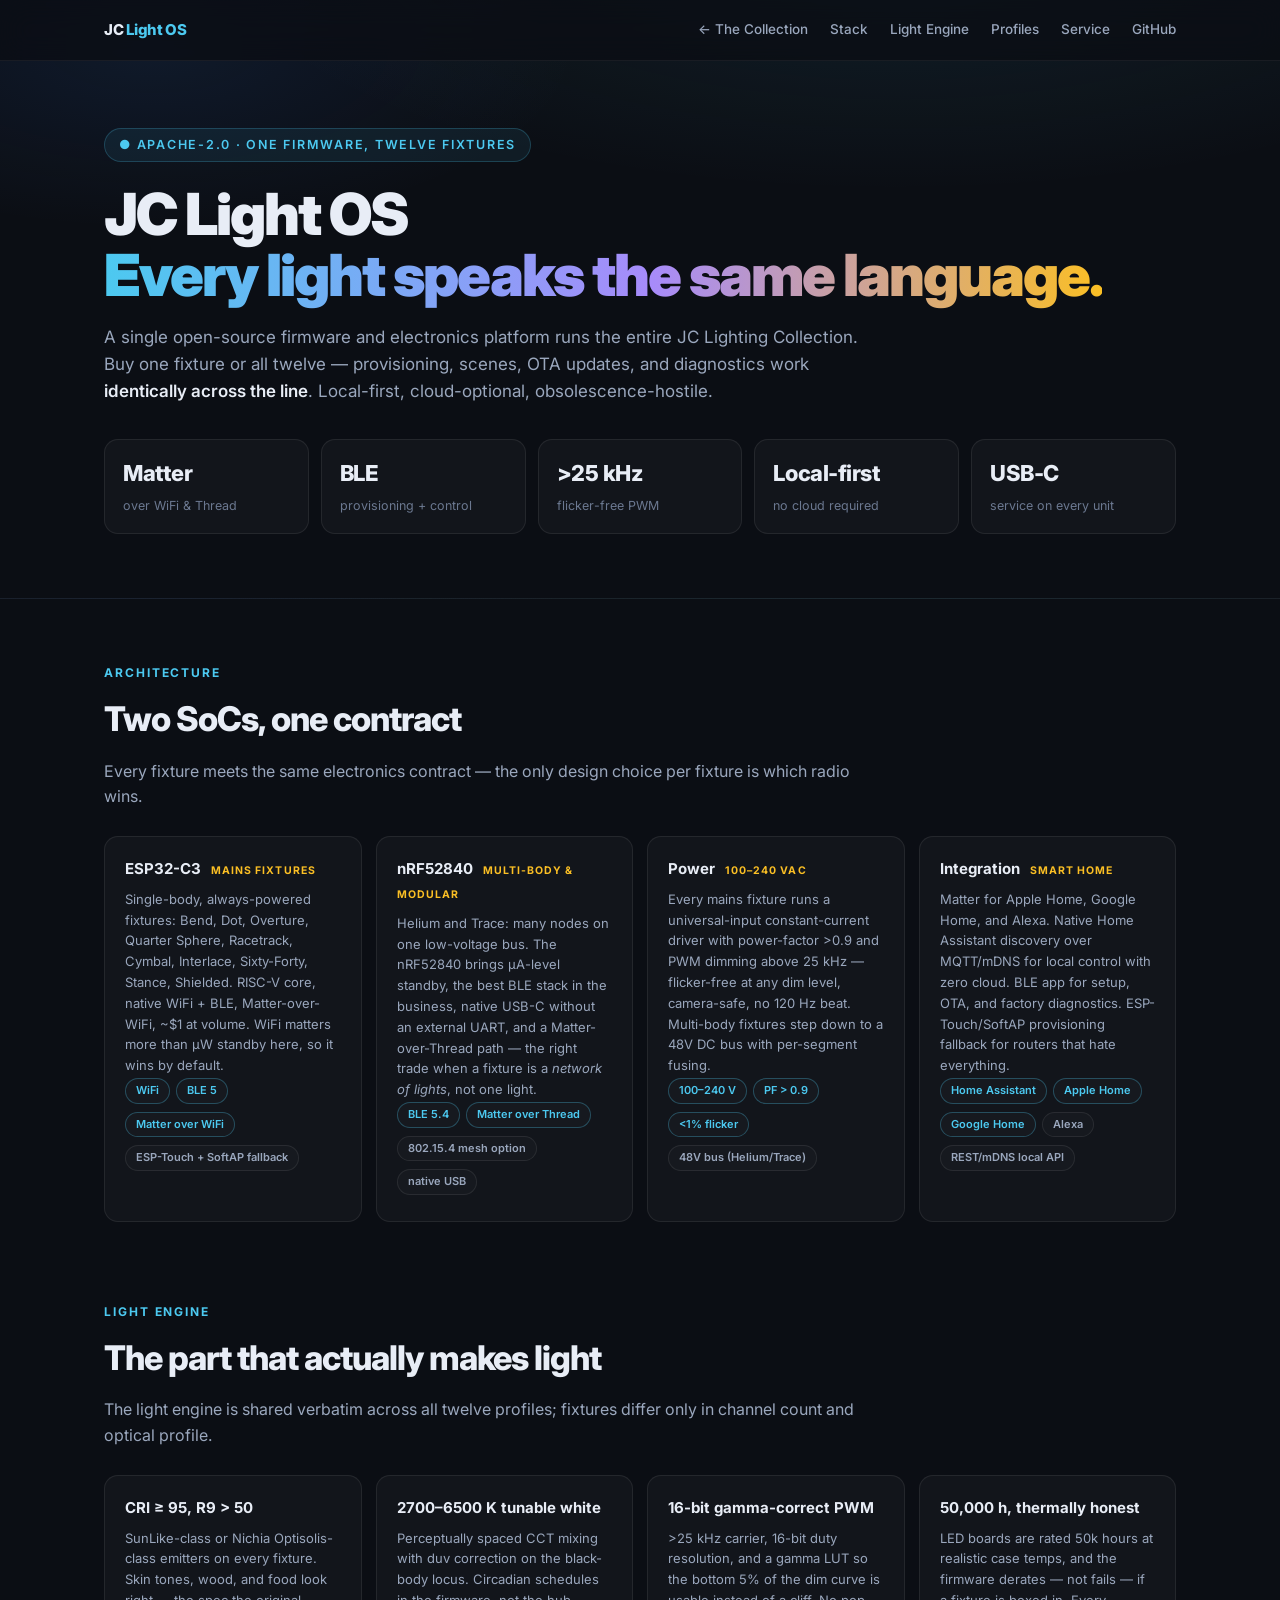
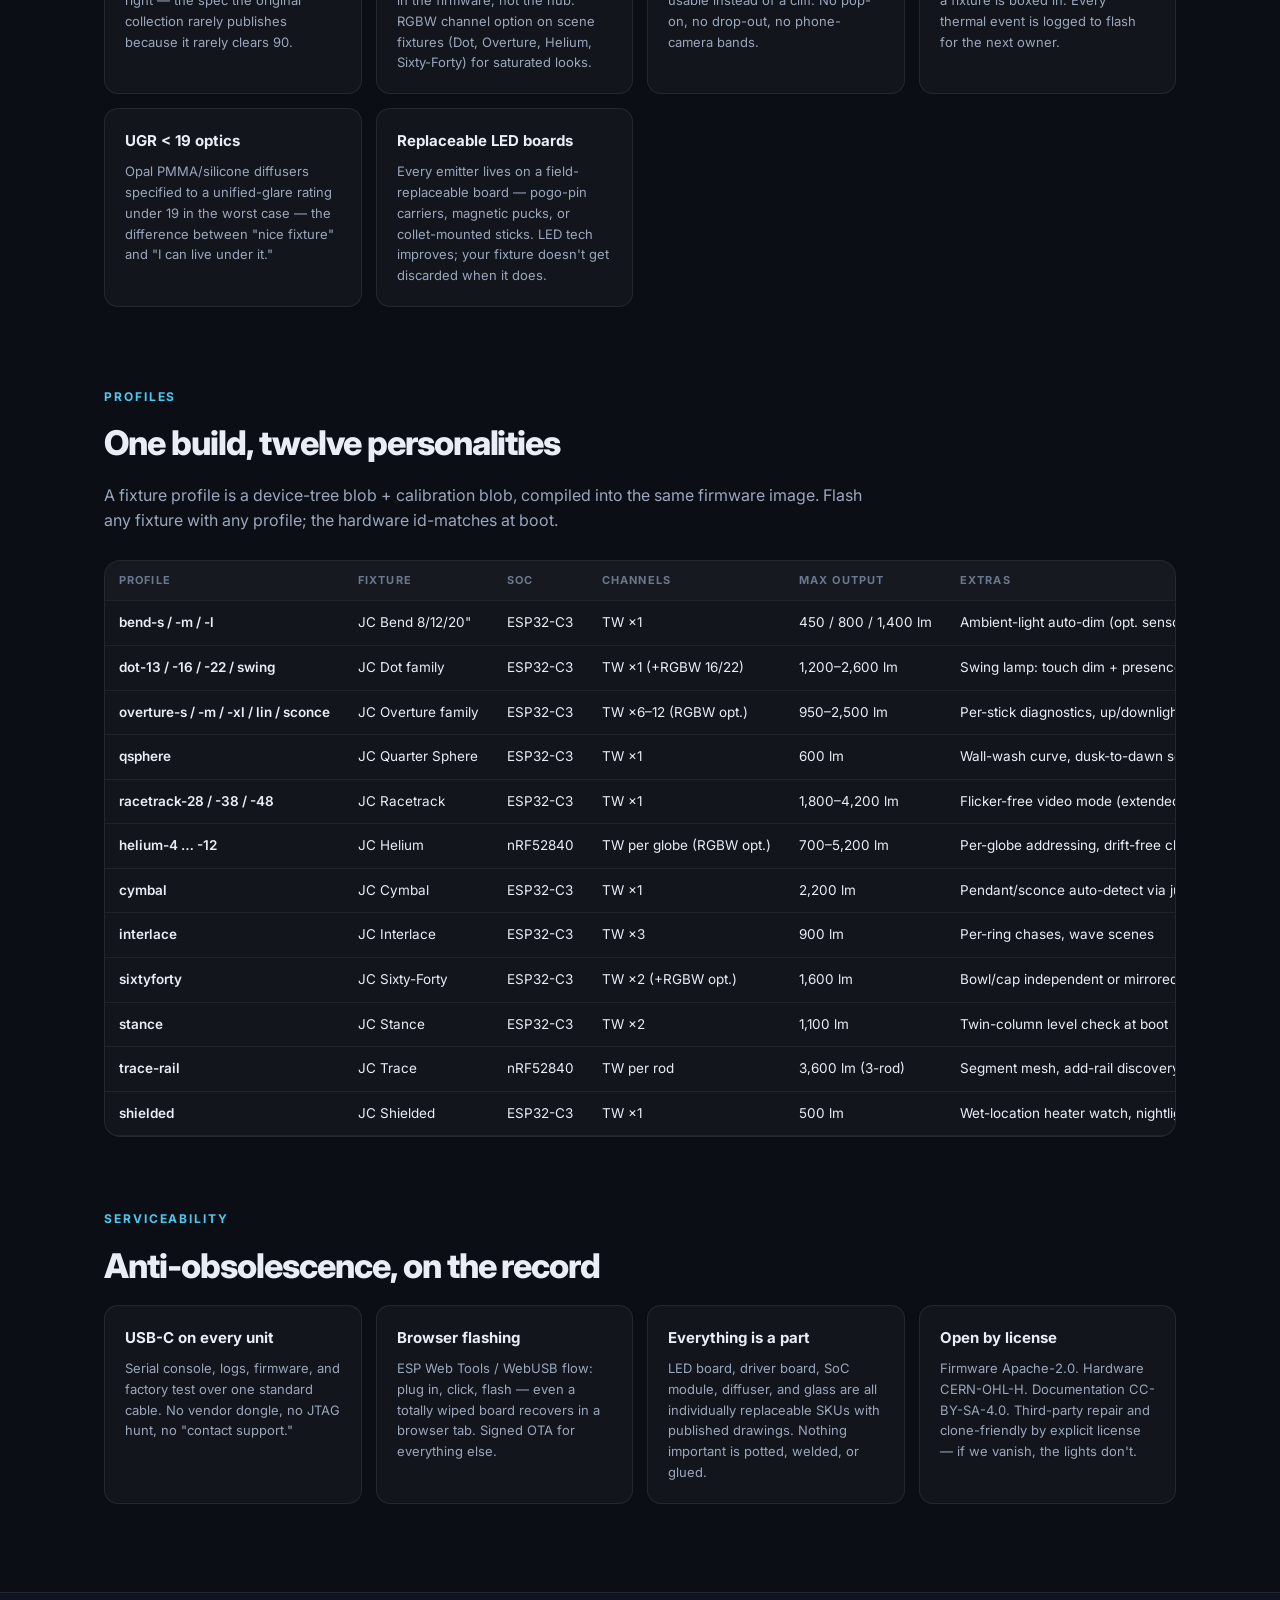
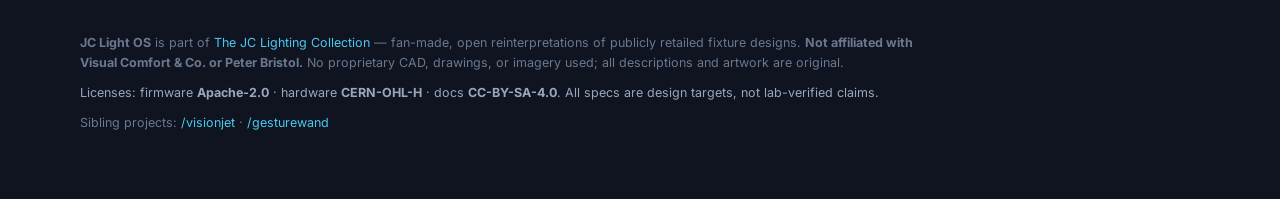
==== lightos.html @ 900f6a64 "The JC Lighting Collection — open reinterpretations of Peter Bristol's Visual Comfort lineup 12 coll" ====
<!DOCTYPE html>
<html lang="en">
<head>
<meta charset="UTF-8">
<meta name="viewport" content="width=device-width, initial-scale=1.0">
<title>JC Light OS — one firmware for the whole JC Lighting Collection</title>
<meta name="description" content="JC Light OS: the unified open-source lighting platform behind the JC Lighting Collection. Matter, BLE, WiFi, flicker-free dimming, tunable white + RGBW, replaceable LED boards, anti-obsolescence by design.">
<link rel="icon" href="data:image/svg+xml,%3Csvg xmlns='http://www.w3.org/2000/svg' viewBox='0 0 100 100'%3E%3Ctext y='.9em' font-size='90'%3E%F0%9F%92%A1%3C/text%3E%3C/svg%3E">
<link rel="preconnect" href="https://fonts.googleapis.com">
<link rel="preconnect" href="https://fonts.gstatic.com" crossorigin>
<link href="https://fonts.googleapis.com/css2?family=Inter:wght@400;500;600;700;800;900&display=swap" rel="stylesheet">
<link rel="stylesheet" href="styles.css">
</head>
<body>

<nav>
  <div class="nav-inner">
    <div class="nav-brand">JC <span>Light OS</span></div>
    <div class="nav-links">
      <a href="index.html">← The Collection</a>
      <a href="#stack">Stack</a>
      <a href="#engine">Light Engine</a>
      <a href="#profiles">Profiles</a>
      <a href="#service">Service</a>
      <a href="https://github.com/jerbotclaw-max/jc-lighting">GitHub</a>
    </div>
  </div>
</nav>

<header>
  <div class="hero-inner">
    <div class="hero-kicker">● Apache-2.0 · one firmware, twelve fixtures</div>
    <h1>JC Light OS<br><span class="grad">Every light speaks the same language.</span></h1>
    <p class="hero-sub">A single open-source firmware and electronics platform runs the entire JC Lighting Collection. Buy one fixture or all twelve — provisioning, scenes, OTA updates, and diagnostics work <strong>identically across the line</strong>. Local-first, cloud-optional, obsolescence-hostile.</p>
    <div class="stat-grid">
      <div class="stat"><b>Matter</b><span>over WiFi &amp; Thread</span></div>
      <div class="stat"><b>BLE</b><span>provisioning + control</span></div>
      <div class="stat"><b>&gt;25 kHz</b><span>flicker-free PWM</span></div>
      <div class="stat"><b>Local-first</b><span>no cloud required</span></div>
      <div class="stat"><b>USB-C</b><span>service on every unit</span></div>
    </div>
  </div>
</header>

<section id="stack">
  <div class="kicker">Architecture</div>
  <h2>Two SoCs, one contract</h2>
  <p class="section-sub">Every fixture meets the same electronics contract — the only design choice per fixture is which radio wins.</p>
  <div class="os-grid">
    <div class="os-card">
      <h3>ESP32-C3 <span class="tag">mains fixtures</span></h3>
      <p>Single-body, always-powered fixtures: Bend, Dot, Overture, Quarter Sphere, Racetrack, Cymbal, Interlace, Sixty-Forty, Stance, Shielded. RISC-V core, native WiFi + BLE, Matter-over-WiFi, ~$1 at volume. WiFi matters more than µW standby here, so it wins by default.</p>
      <div>
        <span class="chip on">WiFi</span><span class="chip on">BLE 5</span><span class="chip on">Matter over WiFi</span><span class="chip">ESP-Touch + SoftAP fallback</span>
      </div>
    </div>
    <div class="os-card">
      <h3>nRF52840 <span class="tag">multi-body &amp; modular</span></h3>
      <p>Helium and Trace: many nodes on one low-voltage bus. The nRF52840 brings µA-level standby, the best BLE stack in the business, native USB-C without an external UART, and a Matter-over-Thread path — the right trade when a fixture is a <em>network of lights</em>, not one light.</p>
      <div>
        <span class="chip on">BLE 5.4</span><span class="chip on">Matter over Thread</span><span class="chip">802.15.4 mesh option</span><span class="chip">native USB</span>
      </div>
    </div>
    <div class="os-card">
      <h3>Power <span class="tag">100–240 VAC</span></h3>
      <p>Every mains fixture runs a universal-input constant-current driver with power-factor &gt;0.9 and PWM dimming above 25 kHz — flicker-free at any dim level, camera-safe, no 120 Hz beat. Multi-body fixtures step down to a 48V DC bus with per-segment fusing.</p>
      <div>
        <span class="chip on">100–240 V</span><span class="chip on">PF &gt; 0.9</span><span class="chip on">&lt;1% flicker</span><span class="chip">48V bus (Helium/Trace)</span>
      </div>
    </div>
    <div class="os-card">
      <h3>Integration <span class="tag">smart home</span></h3>
      <p>Matter for Apple Home, Google Home, and Alexa. Native Home Assistant discovery over MQTT/mDNS for local control with zero cloud. BLE app for setup, OTA, and factory diagnostics. ESP-Touch/SoftAP provisioning fallback for routers that hate everything.</p>
      <div>
        <span class="chip on">Home Assistant</span><span class="chip on">Apple Home</span><span class="chip on">Google Home</span><span class="chip">Alexa</span><span class="chip">REST/mDNS local API</span>
      </div>
    </div>
  </div>
</section>

<section id="engine">
  <div class="kicker">Light Engine</div>
  <h2>The part that actually makes light</h2>
  <p class="section-sub">The light engine is shared verbatim across all twelve profiles; fixtures differ only in channel count and optical profile.</p>
  <div class="os-grid">
    <div class="os-card">
      <h3>CRI ≥ 95, R9 &gt; 50</h3>
      <p>SunLike-class or Nichia Optisolis-class emitters on every fixture. Skin tones, wood, and food look right — the spec the original collection rarely publishes because it rarely clears 90.</p>
    </div>
    <div class="os-card">
      <h3>2700–6500 K tunable white</h3>
      <p>Perceptually spaced CCT mixing with duv correction on the black-body locus. Circadian schedules in the firmware, not the hub. RGBW channel option on scene fixtures (Dot, Overture, Helium, Sixty-Forty) for saturated looks.</p>
    </div>
    <div class="os-card">
      <h3>16-bit gamma-correct PWM</h3>
      <p>&gt;25 kHz carrier, 16-bit duty resolution, and a gamma LUT so the bottom 5% of the dim curve is usable instead of a cliff. No pop-on, no drop-out, no phone-camera bands.</p>
    </div>
    <div class="os-card">
      <h3>50,000 h, thermally honest</h3>
      <p>LED boards are rated 50k hours at realistic case temps, and the firmware derates — not fails — if a fixture is boxed in. Every thermal event is logged to flash for the next owner.</p>
    </div>
    <div class="os-card">
      <h3>UGR &lt; 19 optics</h3>
      <p>Opal PMMA/silicone diffusers specified to a unified-glare rating under 19 in the worst case — the difference between "nice fixture" and "I can live under it."</p>
    </div>
    <div class="os-card">
      <h3>Replaceable LED boards</h3>
      <p>Every emitter lives on a field-replaceable board — pogo-pin carriers, magnetic pucks, or collet-mounted sticks. LED tech improves; your fixture doesn't get discarded when it does.</p>
    </div>
  </div>
</section>

<section id="profiles">
  <div class="kicker">Profiles</div>
  <h2>One build, twelve personalities</h2>
  <p class="section-sub">A fixture profile is a device-tree blob + calibration blob, compiled into the same firmware image. Flash any fixture with any profile; the hardware id-matches at boot.</p>
  <div class="table-wrap">
  <table>
    <thead><tr><th>Profile</th><th>Fixture</th><th>SoC</th><th>Channels</th><th>Max output</th><th>Extras</th></tr></thead>
    <tbody>
      <tr><td><span class="name">bend-s / -m / -l</span></td><td>JC Bend 8/12/20"</td><td>ESP32-C3</td><td>TW ×1</td><td>450 / 800 / 1,400 lm</td><td>Ambient-light auto-dim (opt. sensor)</td></tr>
      <tr><td><span class="name">dot-13 / -16 / -22 / swing</span></td><td>JC Dot family</td><td>ESP32-C3</td><td>TW ×1 (+RGBW 16/22)</td><td>1,200–2,600 lm</td><td>Swing lamp: touch dim + presence hold</td></tr>
      <tr><td><span class="name">overture-s / -m / -xl / lin / sconce</span></td><td>JC Overture family</td><td>ESP32-C3</td><td>TW ×6–12 (RGBW opt.)</td><td>950–2,500 lm</td><td>Per-stick diagnostics, up/downlight scenes</td></tr>
      <tr><td><span class="name">qsphere</span></td><td>JC Quarter Sphere</td><td>ESP32-C3</td><td>TW ×1</td><td>600 lm</td><td>Wall-wash curve, dusk-to-dawn schedule</td></tr>
      <tr><td><span class="name">racetrack-28 / -38 / -48</span></td><td>JC Racetrack</td><td>ESP32-C3</td><td>TW ×1</td><td>1,800–4,200 lm</td><td>Flicker-free video mode (extended 16-bit)</td></tr>
      <tr><td><span class="name">helium-4 … -12</span></td><td>JC Helium</td><td>nRF52840</td><td>TW per globe (RGBW opt.)</td><td>700–5,200 lm</td><td>Per-globe addressing, drift-free cluster scenes</td></tr>
      <tr><td><span class="name">cymbal</span></td><td>JC Cymbal</td><td>ESP32-C3</td><td>TW ×1</td><td>2,200 lm</td><td>Pendant/sconce auto-detect via jumper</td></tr>
      <tr><td><span class="name">interlace</span></td><td>JC Interlace</td><td>ESP32-C3</td><td>TW ×3</td><td>900 lm</td><td>Per-ring chases, wave scenes</td></tr>
      <tr><td><span class="name">sixtyforty</span></td><td>JC Sixty-Forty</td><td>ESP32-C3</td><td>TW ×2 (+RGBW opt.)</td><td>1,600 lm</td><td>Bowl/cap independent or mirrored</td></tr>
      <tr><td><span class="name">stance</span></td><td>JC Stance</td><td>ESP32-C3</td><td>TW ×2</td><td>1,100 lm</td><td>Twin-column level check at boot</td></tr>
      <tr><td><span class="name">trace-rail</span></td><td>JC Trace</td><td>nRF52840</td><td>TW per rod</td><td>3,600 lm (3-rod)</td><td>Segment mesh, add-rail discovery, per-rod presence</td></tr>
      <tr><td><span class="name">shielded</span></td><td>JC Shielded</td><td>ESP32-C3</td><td>TW ×1</td><td>500 lm</td><td>Wet-location heater watch, nightlight floor</td></tr>
    </tbody>
  </table>
  </div>
</section>

<section id="service">
  <div class="kicker">Serviceability</div>
  <h2>Anti-obsolescence, on the record</h2>
  <div class="os-grid">
    <div class="os-card">
      <h3>USB-C on every unit</h3>
      <p>Serial console, logs, firmware, and factory test over one standard cable. No vendor dongle, no JTAG hunt, no "contact support."</p>
    </div>
    <div class="os-card">
      <h3>Browser flashing</h3>
      <p>ESP Web Tools / WebUSB flow: plug in, click, flash — even a totally wiped board recovers in a browser tab. Signed OTA for everything else.</p>
    </div>
    <div class="os-card">
      <h3>Everything is a part</h3>
      <p>LED board, driver board, SoC module, diffuser, and glass are all individually replaceable SKUs with published drawings. Nothing important is potted, welded, or glued.</p>
    </div>
    <div class="os-card">
      <h3>Open by license</h3>
      <p>Firmware Apache-2.0. Hardware CERN-OHL-H. Documentation CC-BY-SA-4.0. Third-party repair and clone-friendly by explicit license — if we vanish, the lights don't.</p>
    </div>
  </div>
</section>

<footer>
  <div class="foot-inner">
    <p><b>JC Light OS</b> is part of <a href="index.html">The JC Lighting Collection</a> — fan-made, open reinterpretations of publicly retailed fixture designs. <b>Not affiliated with Visual Comfort &amp; Co. or Peter Bristol.</b> No proprietary CAD, drawings, or imagery used; all descriptions and artwork are original.</p>
    <p class="lic">Licenses: firmware <b>Apache-2.0</b> · hardware <b>CERN-OHL-H</b> · docs <b>CC-BY-SA-4.0</b>. All specs are design targets, not lab-verified claims.</p>
    <p>Sibling projects: <a href="https://jerbotclaw-max.github.io/visionjet/">/visionjet</a> · <a href="https://jerbotclaw-max.github.io/gesturewand/">/gesturewand</a></p>
  </div>
</footer>

</body>
</html>
---- styles.css ----
:root{
  --bg:#0b0e14;
  --bg2:#0f1420;
  --card:rgba(255,255,255,.03);
  --card-border:rgba(255,255,255,.08);
  --text:#e8edf6;
  --muted:#9aa7bd;
  --faint:#6b7890;
  --accent:#4cc9f0;
  --accent2:#3b82f6;
  --gold:#fbbf24;
  --green:#34d399;
  --red:#f87171;
  --maxw:1120px;
}
*{margin:0;padding:0;box-sizing:border-box}
html{scroll-behavior:smooth}
body{
  background:var(--bg);
  color:var(--text);
  font-family:'Inter',-apple-system,BlinkMacSystemFont,'Segoe UI',Roboto,sans-serif;
  line-height:1.6;
  -webkit-font-smoothing:antialiased;
}
a{color:var(--accent);text-decoration:none;transition:color .15s}
a:hover{color:#7fdcff}

/* ---------- Nav ---------- */
nav{
  position:fixed;top:0;left:0;right:0;z-index:100;
  background:rgba(11,14,20,.78);
  backdrop-filter:blur(14px);-webkit-backdrop-filter:blur(14px);
  border-bottom:1px solid rgba(255,255,255,.06);
}
.nav-inner{
  max-width:var(--maxw);margin:0 auto;padding:0 24px;
  display:flex;align-items:center;justify-content:space-between;height:60px;
}
.nav-brand{font-weight:800;font-size:15px;color:var(--text);letter-spacing:-.02em;white-space:nowrap}
.nav-brand span{color:var(--accent)}
.nav-links{display:flex;gap:22px;overflow-x:auto;-webkit-overflow-scrolling:touch;scrollbar-width:none}
.nav-links::-webkit-scrollbar{display:none}
.nav-links a{color:var(--muted);font-size:13.5px;font-weight:500;white-space:nowrap}
.nav-links a:hover{color:var(--text)}
@media(max-width:720px){.nav-brand span{display:none}.nav-links{gap:16px}}

/* ---------- Hero ---------- */
header{
  position:relative;
  overflow:hidden;
  background:
    radial-gradient(90% 70% at 70% -10%, rgba(76,201,240,.10) 0%, rgba(11,14,20,0) 60%),
    radial-gradient(60% 55% at 12% 8%, rgba(59,130,246,.10) 0%, rgba(11,14,20,0) 55%),
    var(--bg);
  border-bottom:1px solid rgba(255,255,255,.05);
}
.hero-inner{max-width:var(--maxw);margin:0 auto;padding:128px 24px 64px}
.hero-kicker{
  display:inline-flex;align-items:center;gap:8px;
  font-size:12.5px;font-weight:600;letter-spacing:.14em;text-transform:uppercase;
  color:var(--accent);
  background:rgba(76,201,240,.08);
  border:1px solid rgba(76,201,240,.22);
  border-radius:999px;padding:6px 14px;margin-bottom:22px;
}
h1{
  font-size:clamp(36px,6.5vw,58px);
  font-weight:900;letter-spacing:-.035em;line-height:1.05;
  margin-bottom:18px;
}
h1 .grad{
  background:linear-gradient(90deg,#4cc9f0,#a78bfa 55%,#fbbf24);
  -webkit-background-clip:text;background-clip:text;color:transparent;
}
.hero-sub{max-width:760px;color:var(--muted);font-size:17px;margin-bottom:34px}
.hero-sub strong{color:var(--text);font-weight:600}
.stat-grid{display:grid;grid-template-columns:repeat(auto-fit,minmax(150px,1fr));gap:12px}
.stat{
  background:var(--card);border:1px solid var(--card-border);
  border-radius:14px;padding:16px 18px;
}
.stat b{display:block;font-size:22px;font-weight:800;letter-spacing:-.02em;color:var(--text)}
.stat span{font-size:12.5px;color:var(--faint)}
@media(max-width:640px){
  .hero-inner{padding:104px 20px 48px}
  h1{font-size:clamp(34px,10.5vw,44px)}
}

/* ---------- Sections ---------- */
section{max-width:var(--maxw);margin:0 auto;padding:64px 24px 8px}
.kicker{
  font-size:12px;font-weight:700;letter-spacing:.16em;text-transform:uppercase;
  color:var(--accent);margin-bottom:10px;
}
h2{font-size:clamp(24px,3.6vw,34px);font-weight:800;letter-spacing:-.03em;margin-bottom:12px}
.section-sub{color:var(--muted);max-width:780px;margin-bottom:26px}

/* ---------- Comparison table ---------- */
.table-wrap{overflow-x:auto;border:1px solid var(--card-border);border-radius:16px;background:var(--card)}
table{width:100%;border-collapse:collapse;font-size:13.5px;min-width:760px}
th,td{padding:11px 14px;text-align:left;border-bottom:1px solid rgba(255,255,255,.06);white-space:nowrap}
thead th{
  font-size:11px;letter-spacing:.1em;text-transform:uppercase;color:var(--faint);
  background:rgba(255,255,255,.02);position:sticky;top:0;
}
tbody tr:hover{background:rgba(76,201,240,.04)}
td .name{font-weight:600;color:var(--text)}
td .jc{font-weight:700;color:var(--accent)}
td .them{color:var(--muted)}
.save{color:var(--green);font-weight:700}
.note{font-size:12px;color:var(--faint);margin-top:10px}

/* ---------- Fixture cards ---------- */
.fixture{
  display:grid;grid-template-columns:290px 1fr;gap:0;
  background:var(--card);border:1px solid var(--card-border);
  border-radius:18px;overflow:hidden;margin-bottom:26px;
}
.fixture-media{
  display:flex;align-items:center;justify-content:center;
  background:linear-gradient(160deg, rgba(76,201,240,.05), rgba(59,130,246,.03) 60%, rgba(11,14,20,0));
  border-right:1px solid var(--card-border);
  padding:18px;
}
.fixture-media svg{width:100%;max-width:250px;height:auto;display:block}
.fixture-body{padding:24px 26px 22px;min-width:0}
.fixture-head{display:flex;flex-wrap:wrap;align-items:baseline;justify-content:space-between;gap:8px;margin-bottom:4px}
.fixture-head h3{font-size:21px;font-weight:800;letter-spacing:-.02em}
.fixture-orig{display:block;font-size:12px;color:var(--faint);font-weight:500;margin-top:2px}
.price-row{display:flex;align-items:center;gap:10px;font-size:13px;white-space:nowrap}
.price-them{color:var(--muted)}
.price-row .arrow{color:var(--faint)}
.price-jc{color:var(--green);font-weight:800;font-size:14.5px}
.fixture-desc{color:var(--muted);font-size:14px;margin:8px 0 14px}
.cols{display:grid;grid-template-columns:1.15fr 1fr;gap:18px;margin-bottom:14px}
@media(max-width:900px){.fixture{grid-template-columns:1fr}.fixture-media{border-right:0;border-bottom:1px solid var(--card-border)}.fixture-media svg{max-width:190px}}
@media(max-width:640px){.cols{grid-template-columns:1fr}}
.cols h4{
  font-size:11px;letter-spacing:.14em;text-transform:uppercase;color:var(--accent);
  margin-bottom:8px;font-weight:700;
}
.cols ul{list-style:none}
.cols li{
  font-size:13px;color:var(--muted);padding-left:16px;position:relative;margin-bottom:5px;
}
.cols li::before{content:"›";position:absolute;left:0;color:var(--accent);font-weight:700}
.cols li b{color:var(--text);font-weight:600}
.specs li::before{content:"◆";font-size:9px;top:1px}

/* ---------- BOM tables ---------- */
.bom{min-width:0;font-size:12.5px;border:1px solid var(--card-border);border-radius:12px;overflow:hidden}
.bom th,.bom td{padding:7px 12px;white-space:normal}
.bom td:last-child,.bom th:last-child{text-align:right}
.bom tbody tr:last-child td{border-bottom:0}
.bom tfoot td{
  font-weight:800;color:var(--text);background:rgba(76,201,240,.06);
  border-bottom:0;border-top:1px solid var(--card-border);
}
.bom .kit td{color:var(--green)}

/* ---------- Light OS ---------- */
.os-grid{display:grid;grid-template-columns:repeat(auto-fit,minmax(250px,1fr));gap:14px;margin-bottom:8px}
.os-card{
  background:var(--card);border:1px solid var(--card-border);
  border-radius:14px;padding:20px;
}
.os-card h3{font-size:15px;font-weight:700;margin-bottom:8px}
.os-card h3 .tag{font-size:10.5px;color:var(--gold);letter-spacing:.1em;text-transform:uppercase;margin-left:6px}
.os-card p{font-size:13px;color:var(--muted)}
.chip{
  display:inline-block;font-size:11px;font-weight:600;
  border:1px solid var(--card-border);border-radius:999px;
  padding:3px 10px;color:var(--muted);margin:0 6px 6px 0;background:rgba(255,255,255,.02);
}
.chip.on{color:var(--accent);border-color:rgba(76,201,240,.3)}

/* ---------- Footer ---------- */
footer{
  border-top:1px solid var(--card-border);
  margin-top:72px;padding:40px 24px 56px;
  background:var(--bg2);
}
.foot-inner{max-width:var(--maxw);margin:0 auto}
.foot-inner p{font-size:12.5px;color:var(--faint);max-width:860px;margin-bottom:10px}
.foot-inner .lic{color:var(--muted)}
.foot-inner a{color:var(--accent)}
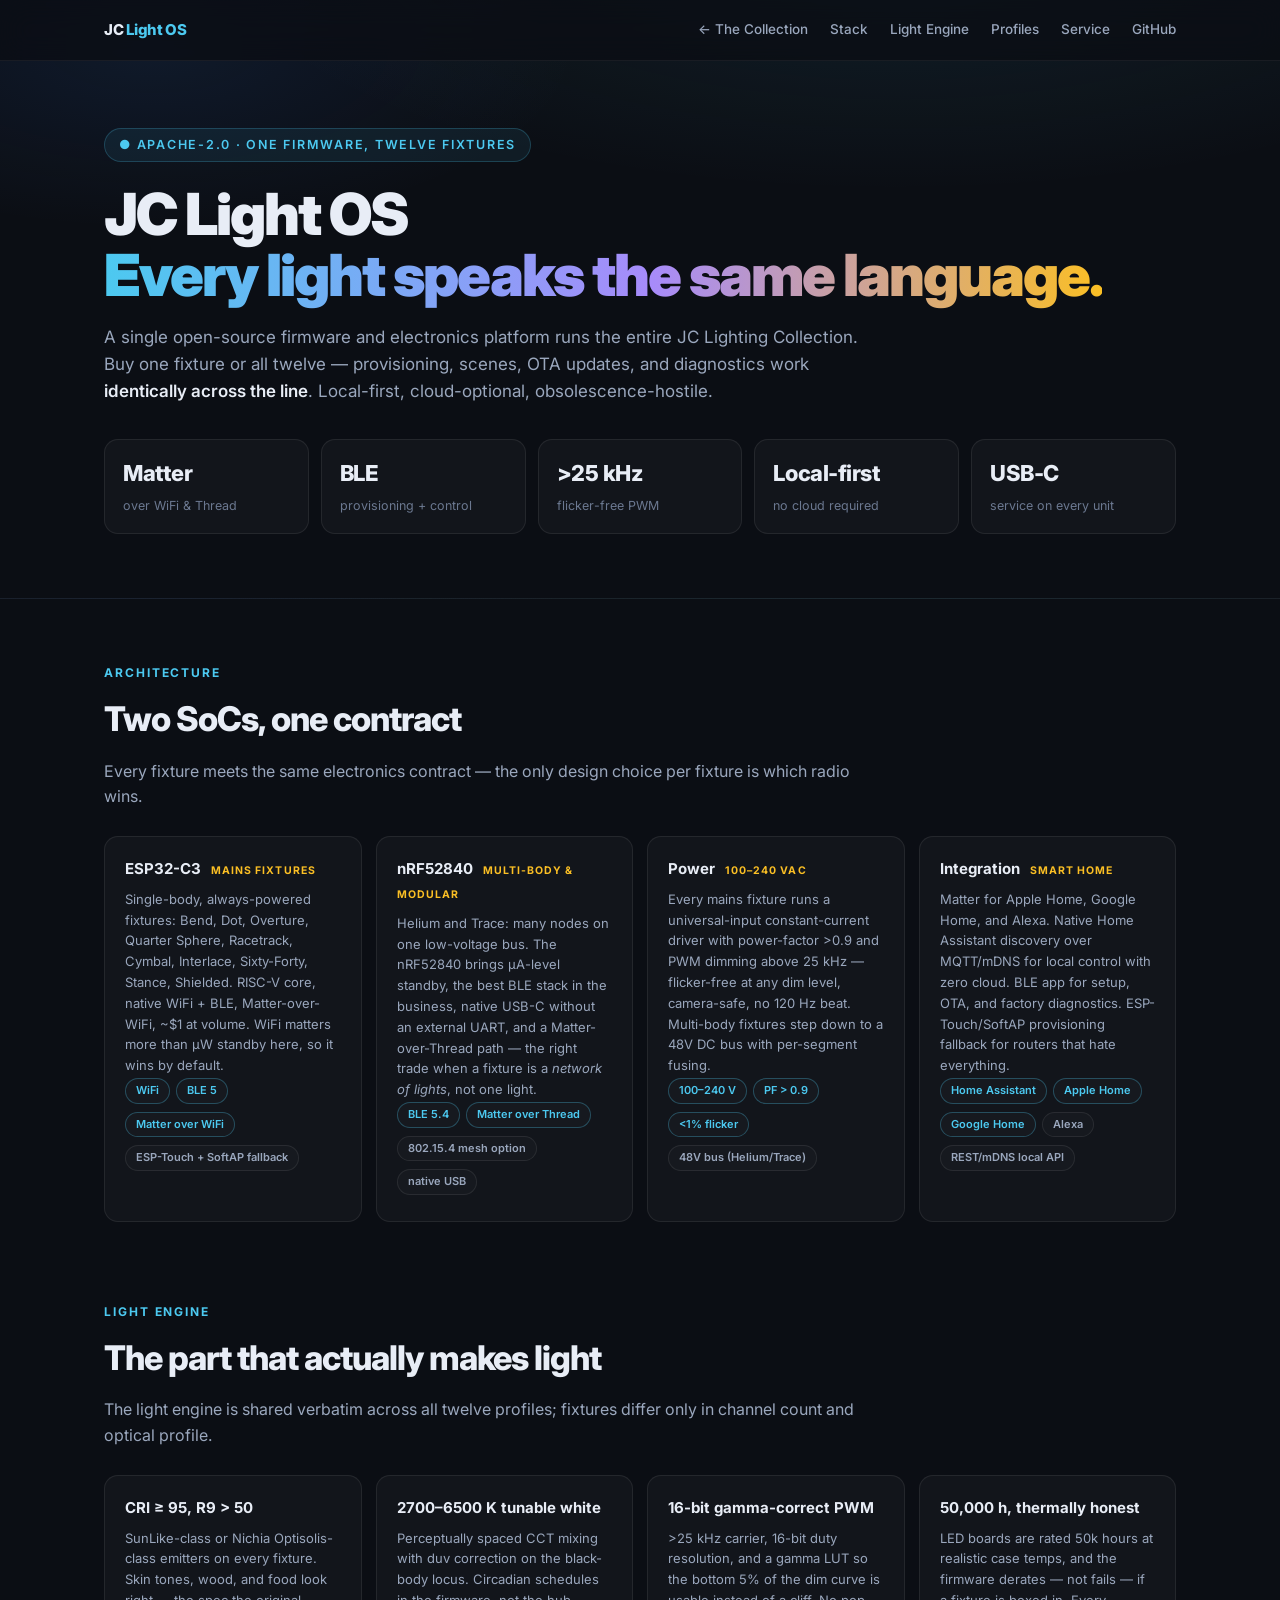
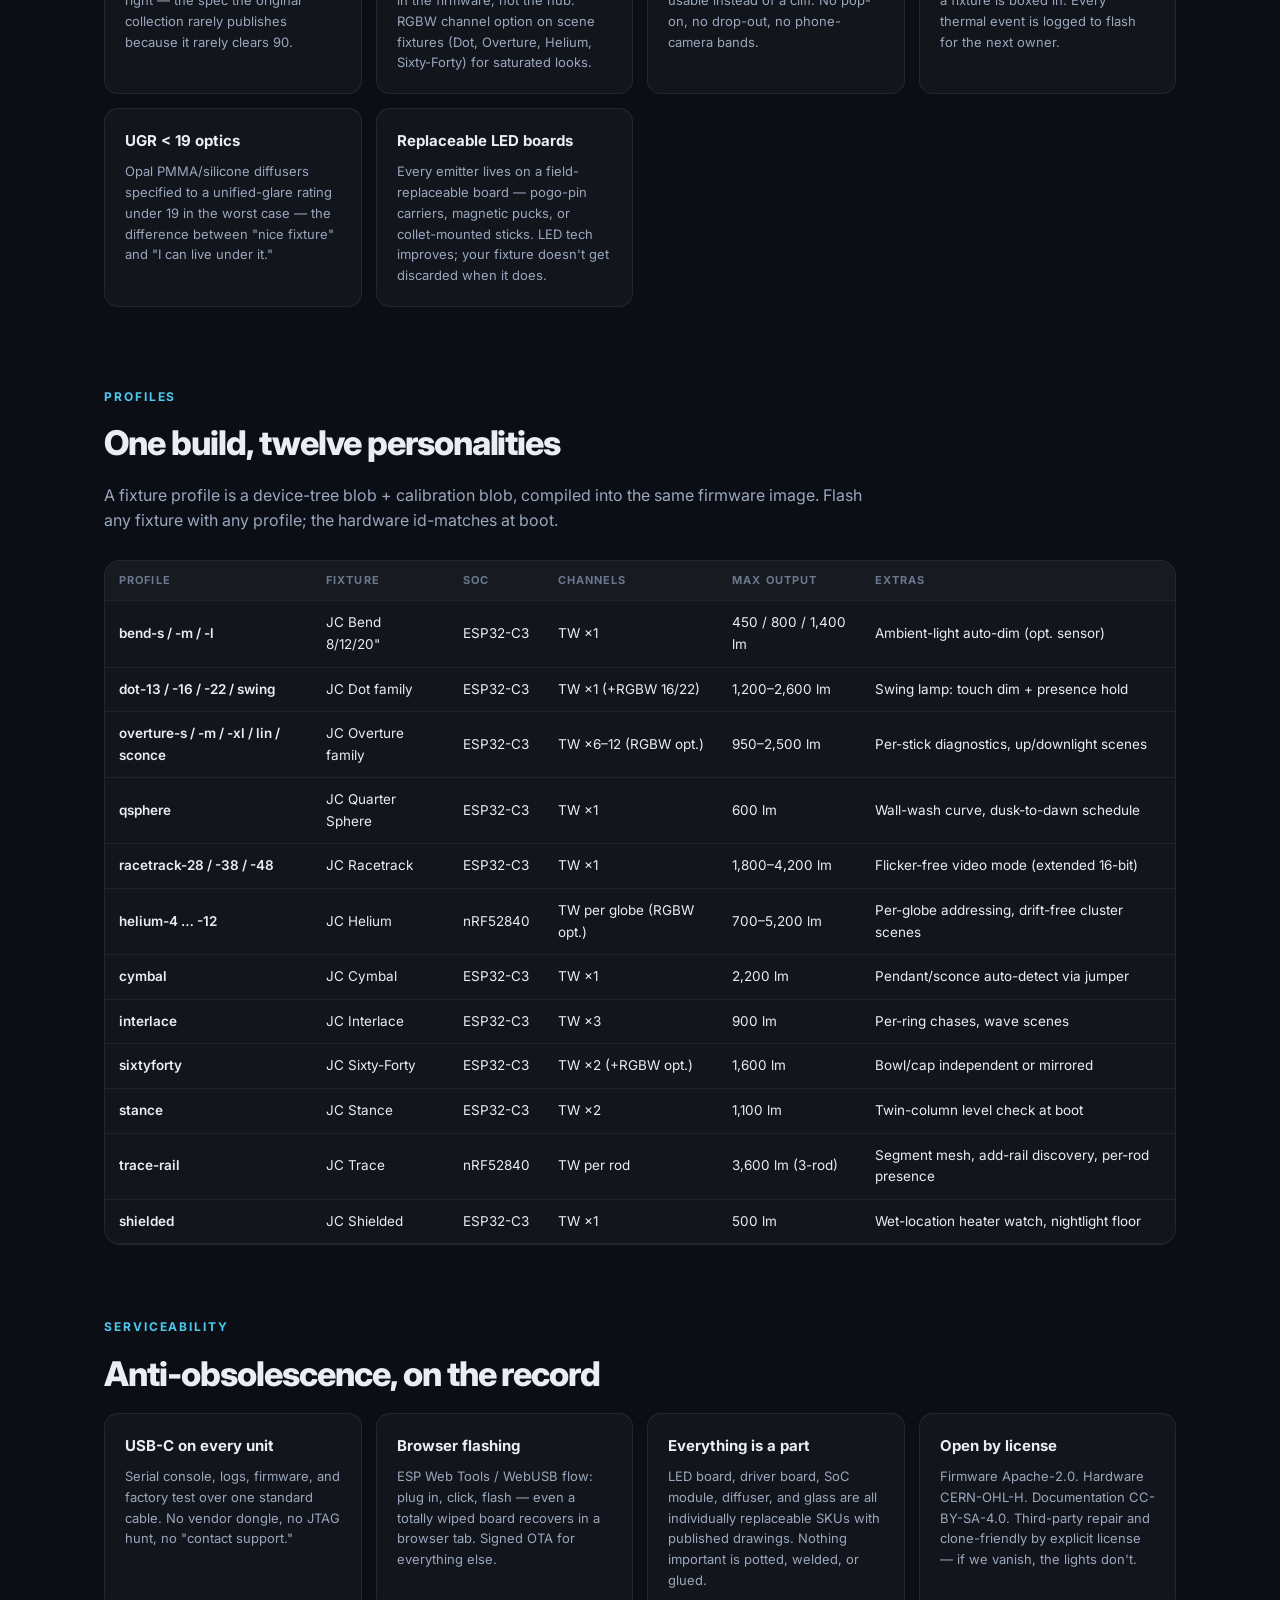
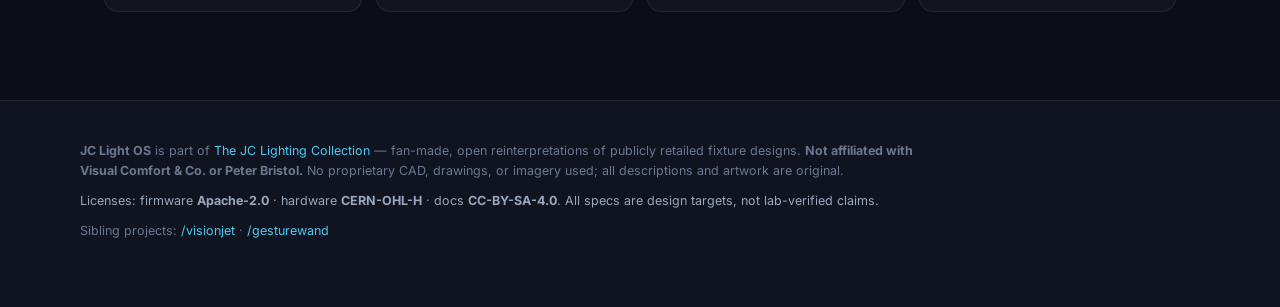
==== commit 9228f4a5: "QC fix: let Light OS profiles table wrap instead of clip" ====
--- a/lightos.html
+++ b/lightos.html
@@ -115,7 +115,7 @@
   <h2>One build, twelve personalities</h2>
   <p class="section-sub">A fixture profile is a device-tree blob + calibration blob, compiled into the same firmware image. Flash any fixture with any profile; the hardware id-matches at boot.</p>
   <div class="table-wrap">
-  <table>
+  <table class="profiles">
     <thead><tr><th>Profile</th><th>Fixture</th><th>SoC</th><th>Channels</th><th>Max output</th><th>Extras</th></tr></thead>
     <tbody>
       <tr><td><span class="name">bend-s / -m / -l</span></td><td>JC Bend 8/12/20"</td><td>ESP32-C3</td><td>TW ×1</td><td>450 / 800 / 1,400 lm</td><td>Ambient-light auto-dim (opt. sensor)</td></tr>
--- a/styles.css
+++ b/styles.css
@@ -105,6 +105,8 @@
 }
 tbody tr:hover{background:rgba(76,201,240,.04)}
 td .name{font-weight:600;color:var(--text)}
+table.profiles{min-width:0}
+table.profiles th,table.profiles td{white-space:normal}
 td .jc{font-weight:700;color:var(--accent)}
 td .them{color:var(--muted)}
 .save{color:var(--green);font-weight:700}
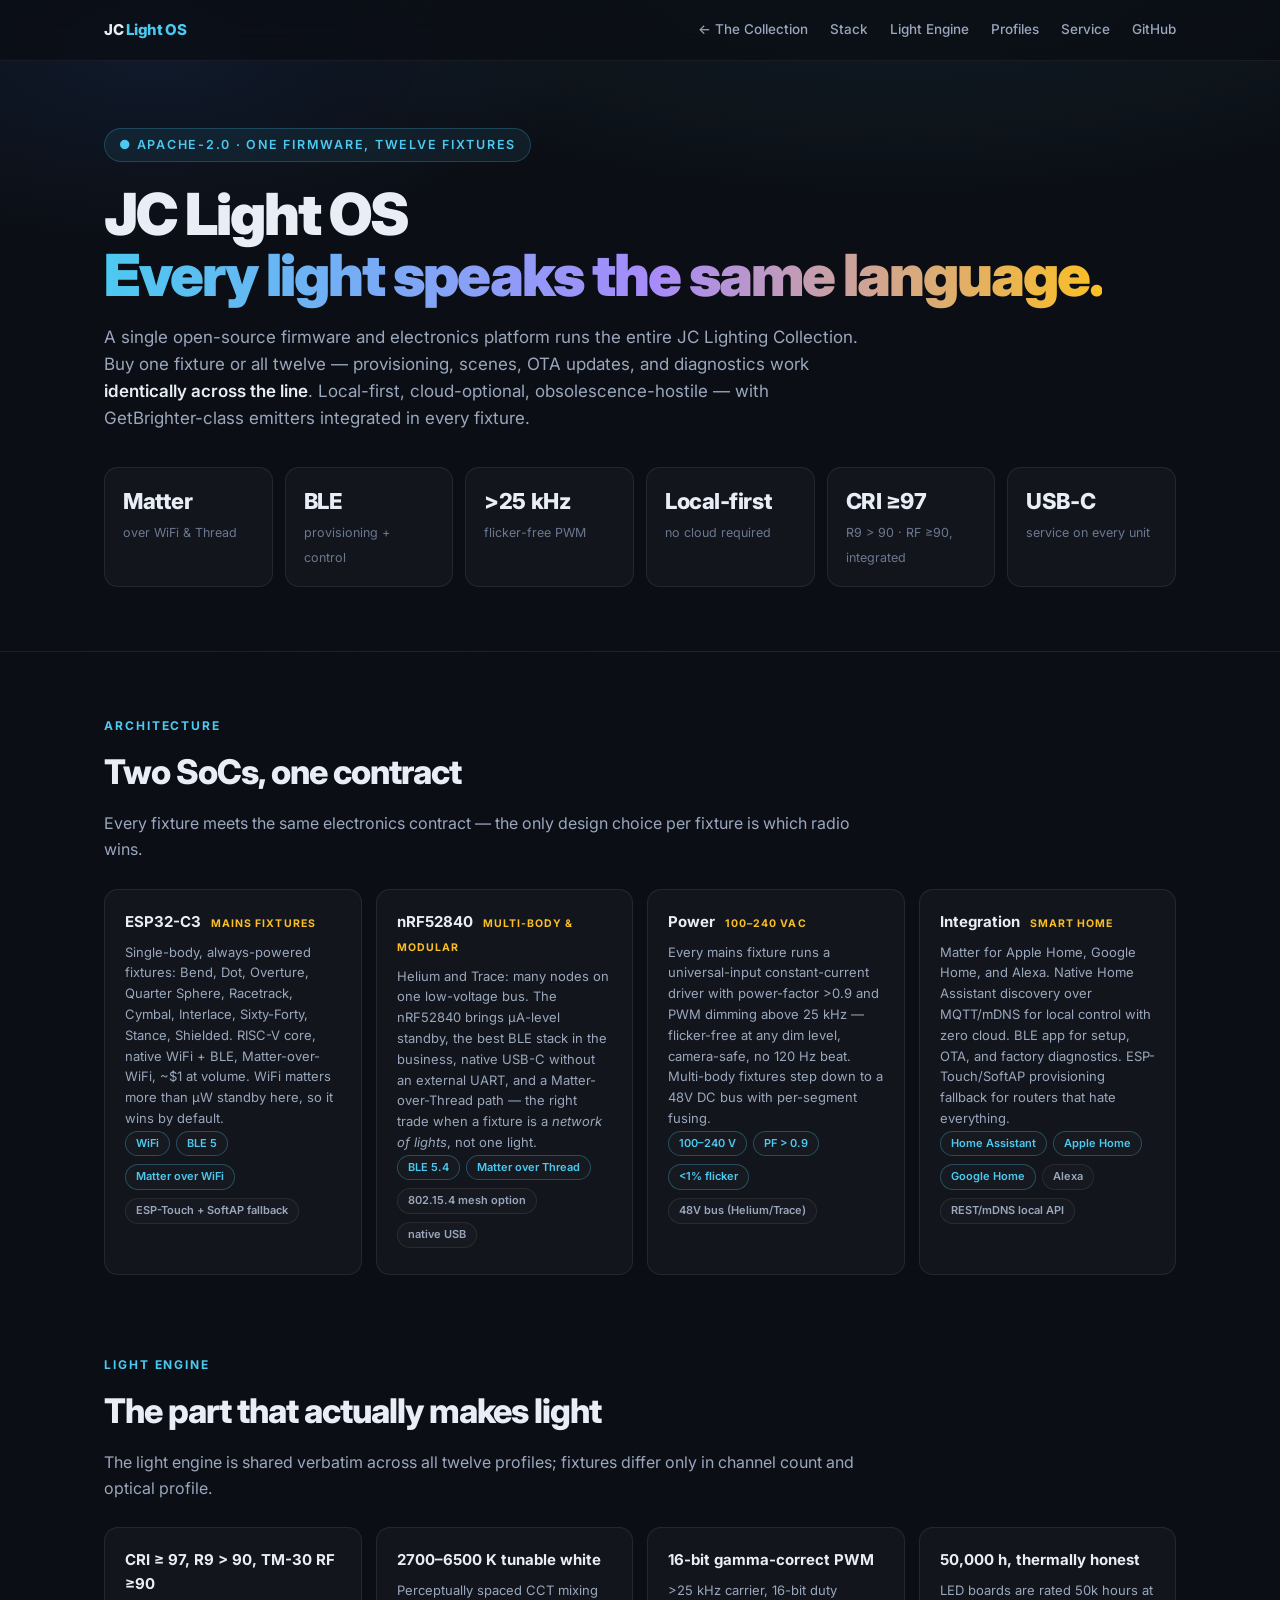
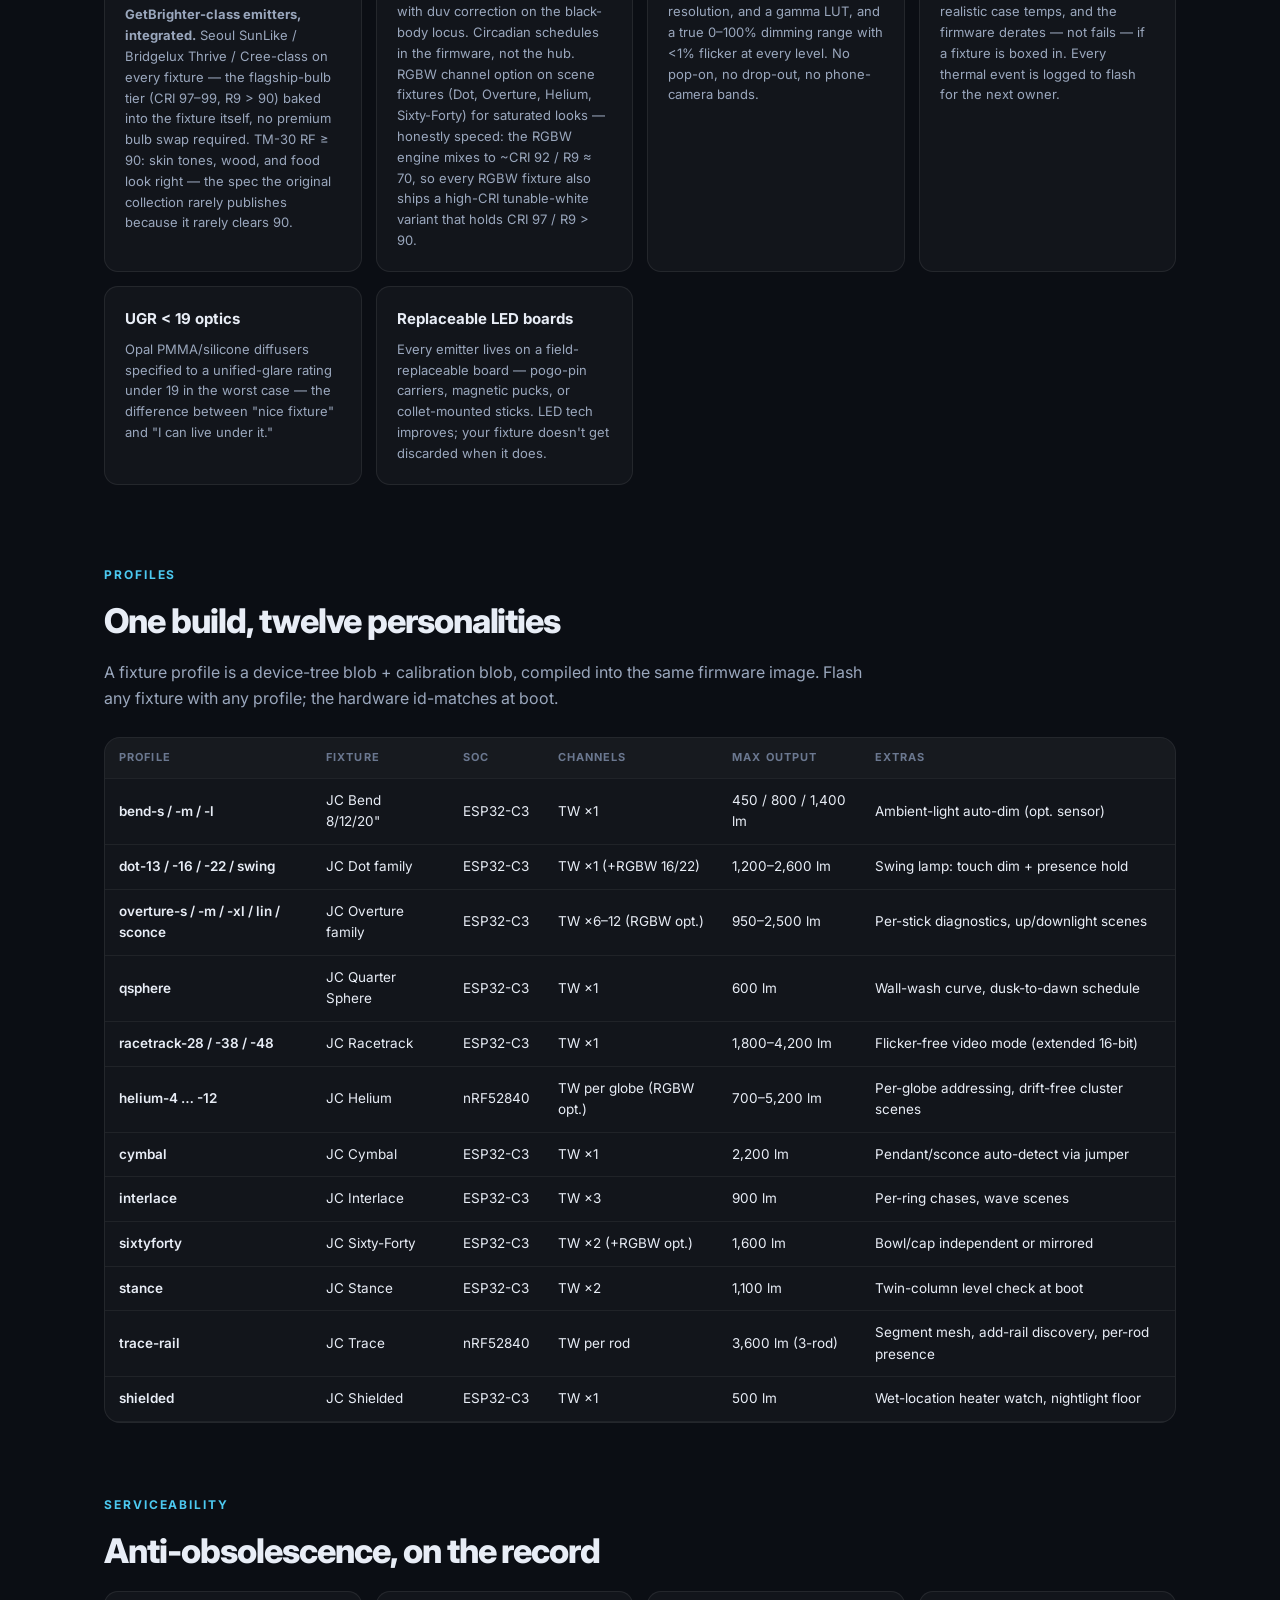
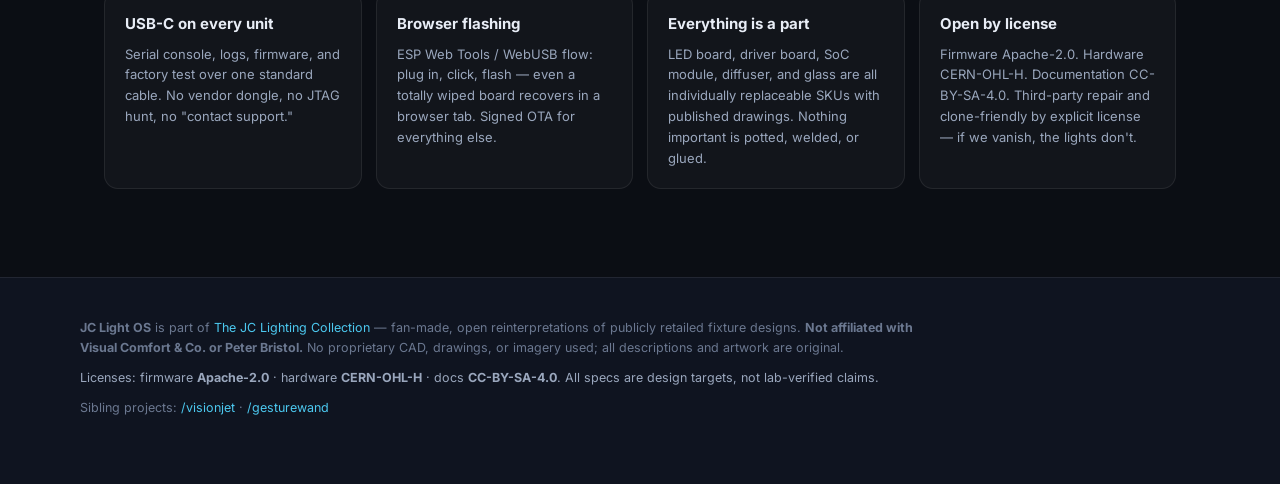
==== commit 6273c630: "Spec update (Ray): GetBrighter-class emitters integrated across collection - CRI >=97, R9 >90, TM-30" ====
--- a/lightos.html
+++ b/lightos.html
@@ -31,13 +31,13 @@
   <div class="hero-inner">
     <div class="hero-kicker">● Apache-2.0 · one firmware, twelve fixtures</div>
     <h1>JC Light OS<br><span class="grad">Every light speaks the same language.</span></h1>
-    <p class="hero-sub">A single open-source firmware and electronics platform runs the entire JC Lighting Collection. Buy one fixture or all twelve — provisioning, scenes, OTA updates, and diagnostics work <strong>identically across the line</strong>. Local-first, cloud-optional, obsolescence-hostile.</p>
+    <p class="hero-sub">A single open-source firmware and electronics platform runs the entire JC Lighting Collection. Buy one fixture or all twelve — provisioning, scenes, OTA updates, and diagnostics work <strong>identically across the line</strong>. Local-first, cloud-optional, obsolescence-hostile — with GetBrighter-class emitters integrated in every fixture.</p>
     <div class="stat-grid">
       <div class="stat"><b>Matter</b><span>over WiFi &amp; Thread</span></div>
       <div class="stat"><b>BLE</b><span>provisioning + control</span></div>
       <div class="stat"><b>&gt;25 kHz</b><span>flicker-free PWM</span></div>
       <div class="stat"><b>Local-first</b><span>no cloud required</span></div>
-      <div class="stat"><b>USB-C</b><span>service on every unit</span></div>
+      <div class="stat"><b>CRI ≥97</b><span>R9 &gt; 90 · RF ≥90, integrated</span></div><div class="stat"><b>USB-C</b><span>service on every unit</span></div>
     </div>
   </div>
 </header>
@@ -84,16 +84,16 @@
   <p class="section-sub">The light engine is shared verbatim across all twelve profiles; fixtures differ only in channel count and optical profile.</p>
   <div class="os-grid">
     <div class="os-card">
-      <h3>CRI ≥ 95, R9 &gt; 50</h3>
-      <p>SunLike-class or Nichia Optisolis-class emitters on every fixture. Skin tones, wood, and food look right — the spec the original collection rarely publishes because it rarely clears 90.</p>
+      <h3>CRI ≥ 97, R9 &gt; 90, TM-30 RF ≥90</h3>
+      <p><b>GetBrighter-class emitters, integrated.</b> Seoul SunLike / Bridgelux Thrive / Cree-class on every fixture — the flagship-bulb tier (CRI 97–99, R9 &gt; 90) baked into the fixture itself, no premium bulb swap required. TM-30 RF ≥ 90: skin tones, wood, and food look right — the spec the original collection rarely publishes because it rarely clears 90.</p>
     </div>
     <div class="os-card">
       <h3>2700–6500 K tunable white</h3>
-      <p>Perceptually spaced CCT mixing with duv correction on the black-body locus. Circadian schedules in the firmware, not the hub. RGBW channel option on scene fixtures (Dot, Overture, Helium, Sixty-Forty) for saturated looks.</p>
+      <p>Perceptually spaced CCT mixing with duv correction on the black-body locus. Circadian schedules in the firmware, not the hub. RGBW channel option on scene fixtures (Dot, Overture, Helium, Sixty-Forty) for saturated looks — honestly speced: the RGBW engine mixes to ~CRI 92 / R9 ≈ 70, so every RGBW fixture also ships a high-CRI tunable-white variant that holds CRI 97 / R9 &gt; 90.</p>
     </div>
     <div class="os-card">
       <h3>16-bit gamma-correct PWM</h3>
-      <p>&gt;25 kHz carrier, 16-bit duty resolution, and a gamma LUT so the bottom 5% of the dim curve is usable instead of a cliff. No pop-on, no drop-out, no phone-camera bands.</p>
+      <p>&gt;25 kHz carrier, 16-bit duty resolution, and a gamma LUT, and a true 0–100% dimming range with &lt;1% flicker at every level. No pop-on, no drop-out, no phone-camera bands.</p>
     </div>
     <div class="os-card">
       <h3>50,000 h, thermally honest</h3>
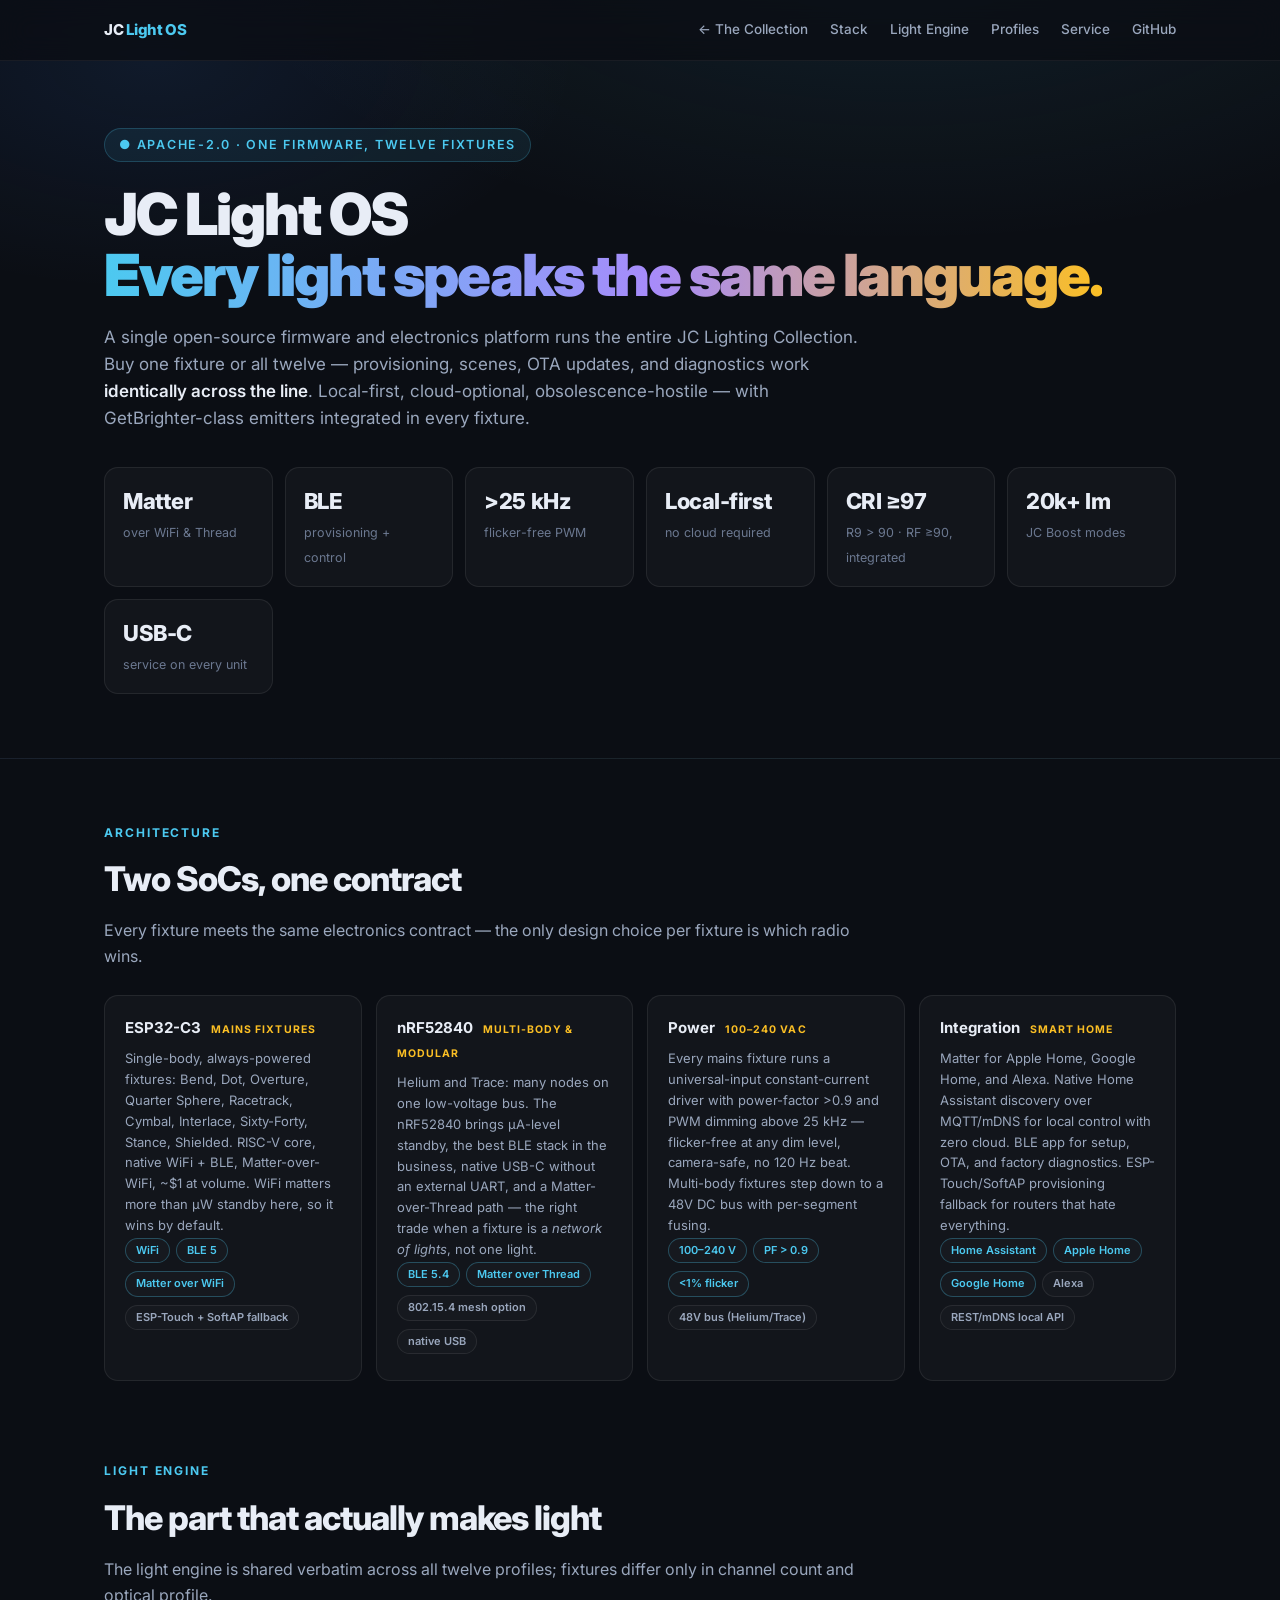
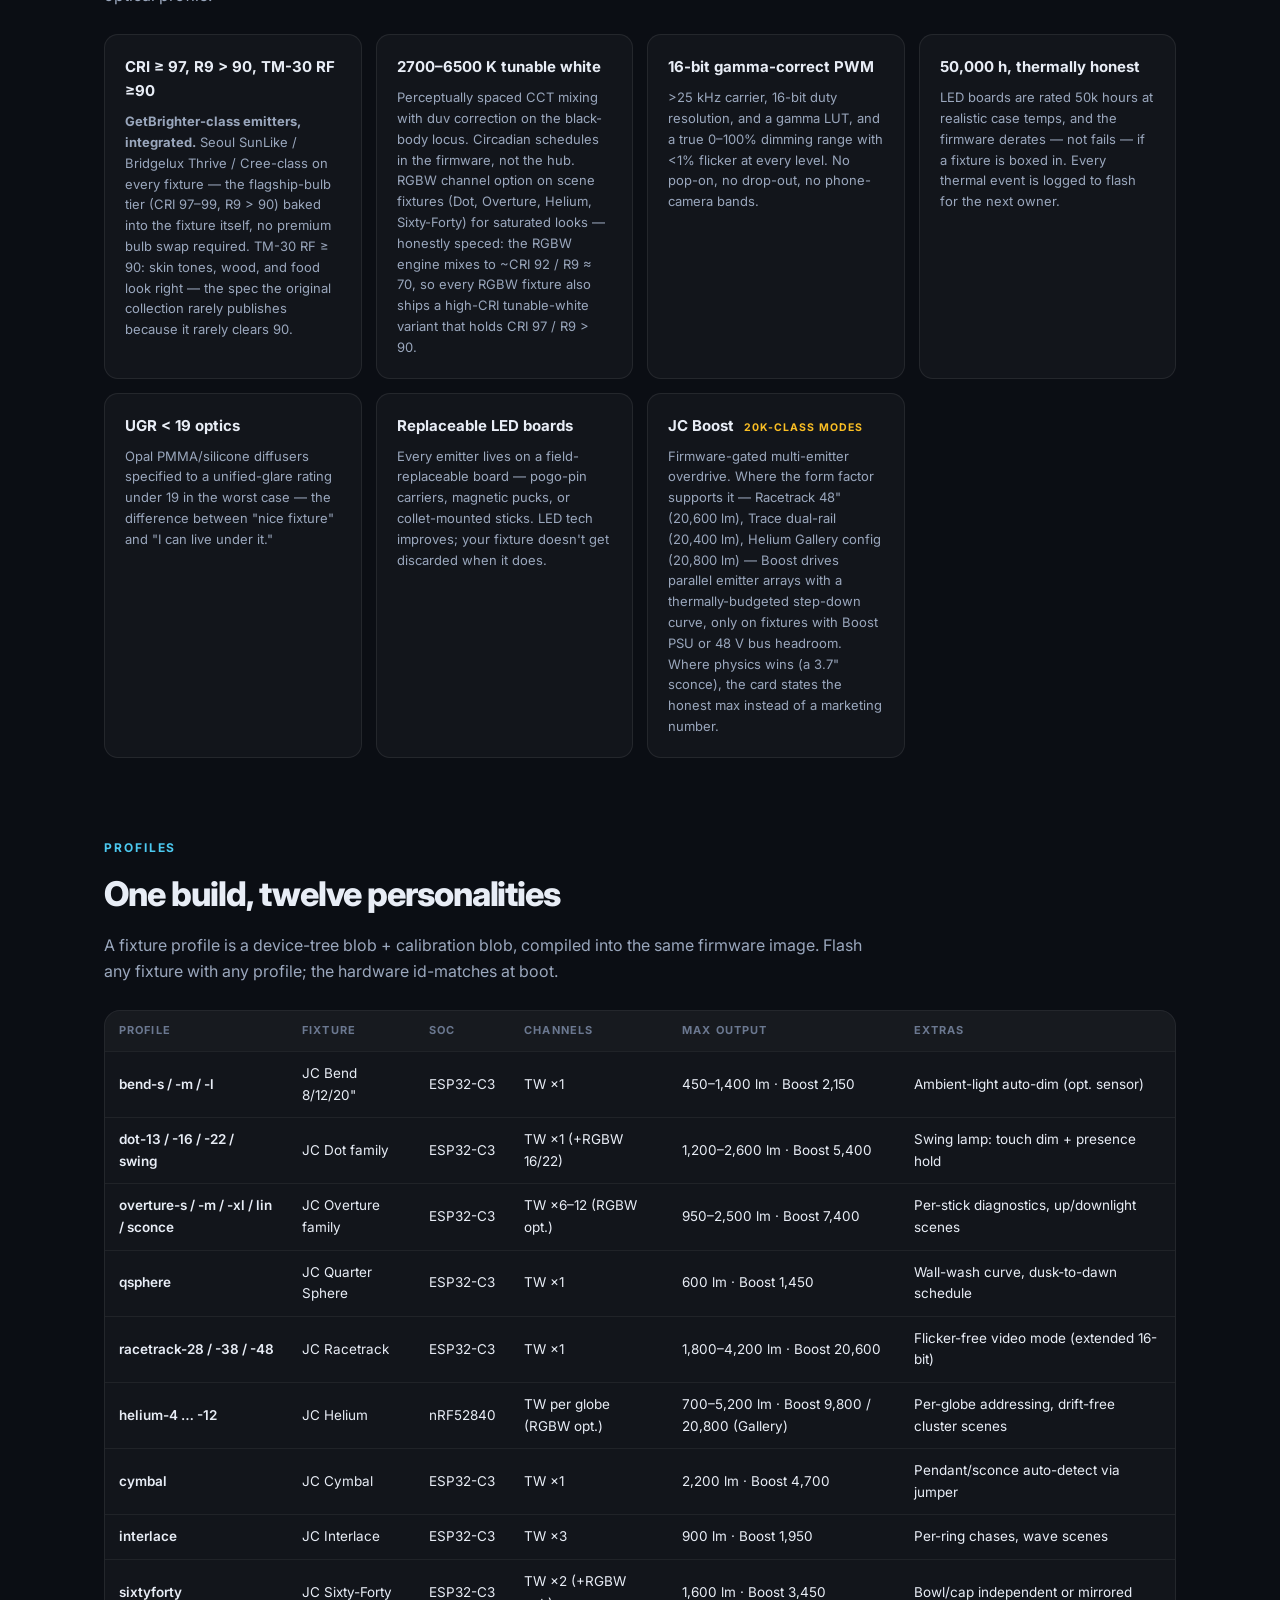
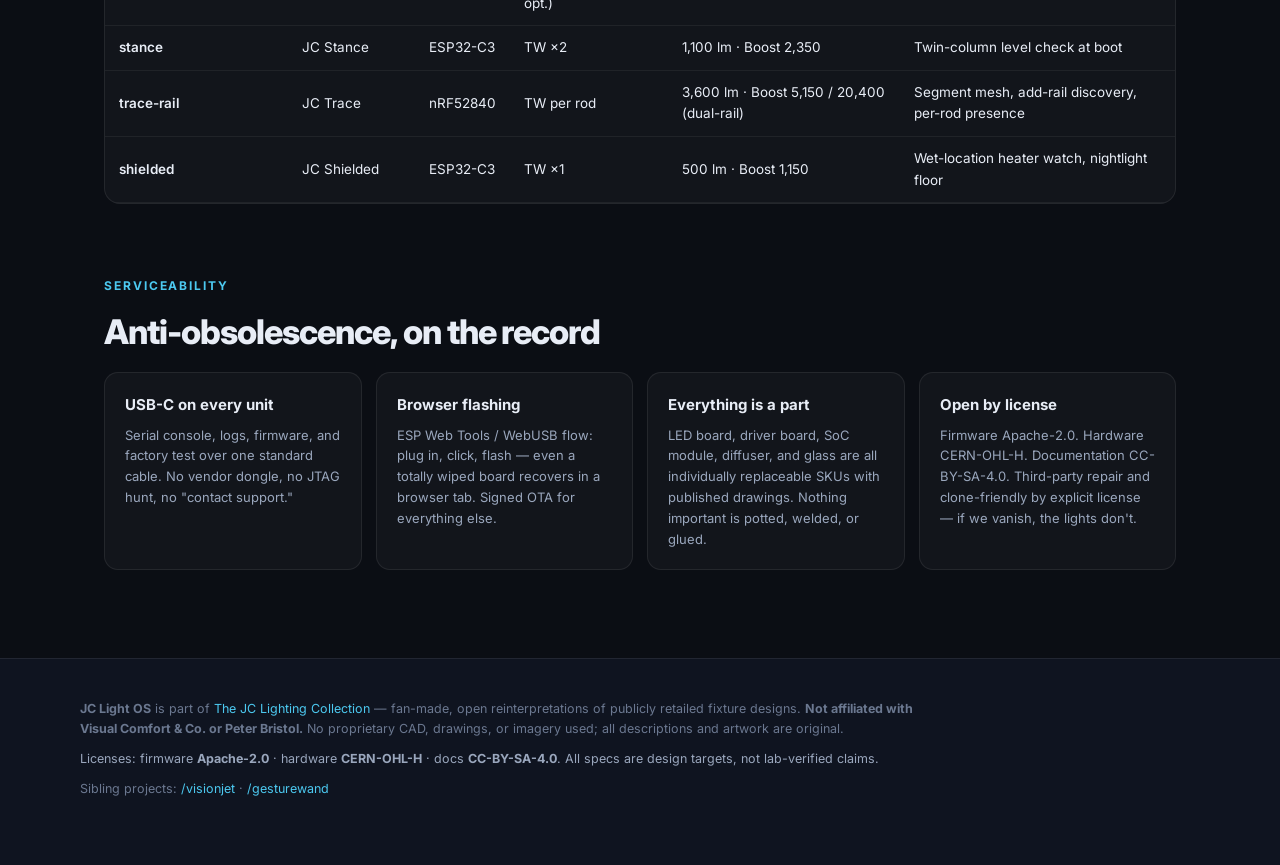
==== commit 05a44f11: "Spec update (Ray): JC Boost max-output modes on every fixture - 'Max output' stat on all 12 cards: n" ====
--- a/lightos.html
+++ b/lightos.html
@@ -37,7 +37,7 @@
       <div class="stat"><b>BLE</b><span>provisioning + control</span></div>
       <div class="stat"><b>&gt;25 kHz</b><span>flicker-free PWM</span></div>
       <div class="stat"><b>Local-first</b><span>no cloud required</span></div>
-      <div class="stat"><b>CRI ≥97</b><span>R9 &gt; 90 · RF ≥90, integrated</span></div><div class="stat"><b>USB-C</b><span>service on every unit</span></div>
+      <div class="stat"><b>CRI ≥97</b><span>R9 &gt; 90 · RF ≥90, integrated</span></div><div class="stat"><b>20k+ lm</b><span>JC Boost modes</span></div><div class="stat"><b>USB-C</b><span>service on every unit</span></div>
     </div>
   </div>
 </header>
@@ -107,6 +107,10 @@
       <h3>Replaceable LED boards</h3>
       <p>Every emitter lives on a field-replaceable board — pogo-pin carriers, magnetic pucks, or collet-mounted sticks. LED tech improves; your fixture doesn't get discarded when it does.</p>
     </div>
+    <div class="os-card">
+      <h3>JC Boost <span class="tag">20k-class modes</span></h3>
+      <p>Firmware-gated multi-emitter overdrive. Where the form factor supports it — Racetrack 48" (20,600 lm), Trace dual-rail (20,400 lm), Helium Gallery config (20,800 lm) — Boost drives parallel emitter arrays with a thermally-budgeted step-down curve, only on fixtures with Boost PSU or 48 V bus headroom. Where physics wins (a 3.7" sconce), the card states the honest max instead of a marketing number.</p>
+    </div>
   </div>
 </section>
 
@@ -118,18 +122,18 @@
   <table class="profiles">
     <thead><tr><th>Profile</th><th>Fixture</th><th>SoC</th><th>Channels</th><th>Max output</th><th>Extras</th></tr></thead>
     <tbody>
-      <tr><td><span class="name">bend-s / -m / -l</span></td><td>JC Bend 8/12/20"</td><td>ESP32-C3</td><td>TW ×1</td><td>450 / 800 / 1,400 lm</td><td>Ambient-light auto-dim (opt. sensor)</td></tr>
-      <tr><td><span class="name">dot-13 / -16 / -22 / swing</span></td><td>JC Dot family</td><td>ESP32-C3</td><td>TW ×1 (+RGBW 16/22)</td><td>1,200–2,600 lm</td><td>Swing lamp: touch dim + presence hold</td></tr>
-      <tr><td><span class="name">overture-s / -m / -xl / lin / sconce</span></td><td>JC Overture family</td><td>ESP32-C3</td><td>TW ×6–12 (RGBW opt.)</td><td>950–2,500 lm</td><td>Per-stick diagnostics, up/downlight scenes</td></tr>
-      <tr><td><span class="name">qsphere</span></td><td>JC Quarter Sphere</td><td>ESP32-C3</td><td>TW ×1</td><td>600 lm</td><td>Wall-wash curve, dusk-to-dawn schedule</td></tr>
-      <tr><td><span class="name">racetrack-28 / -38 / -48</span></td><td>JC Racetrack</td><td>ESP32-C3</td><td>TW ×1</td><td>1,800–4,200 lm</td><td>Flicker-free video mode (extended 16-bit)</td></tr>
-      <tr><td><span class="name">helium-4 … -12</span></td><td>JC Helium</td><td>nRF52840</td><td>TW per globe (RGBW opt.)</td><td>700–5,200 lm</td><td>Per-globe addressing, drift-free cluster scenes</td></tr>
-      <tr><td><span class="name">cymbal</span></td><td>JC Cymbal</td><td>ESP32-C3</td><td>TW ×1</td><td>2,200 lm</td><td>Pendant/sconce auto-detect via jumper</td></tr>
-      <tr><td><span class="name">interlace</span></td><td>JC Interlace</td><td>ESP32-C3</td><td>TW ×3</td><td>900 lm</td><td>Per-ring chases, wave scenes</td></tr>
-      <tr><td><span class="name">sixtyforty</span></td><td>JC Sixty-Forty</td><td>ESP32-C3</td><td>TW ×2 (+RGBW opt.)</td><td>1,600 lm</td><td>Bowl/cap independent or mirrored</td></tr>
-      <tr><td><span class="name">stance</span></td><td>JC Stance</td><td>ESP32-C3</td><td>TW ×2</td><td>1,100 lm</td><td>Twin-column level check at boot</td></tr>
-      <tr><td><span class="name">trace-rail</span></td><td>JC Trace</td><td>nRF52840</td><td>TW per rod</td><td>3,600 lm (3-rod)</td><td>Segment mesh, add-rail discovery, per-rod presence</td></tr>
-      <tr><td><span class="name">shielded</span></td><td>JC Shielded</td><td>ESP32-C3</td><td>TW ×1</td><td>500 lm</td><td>Wet-location heater watch, nightlight floor</td></tr>
+      <tr><td><span class="name">bend-s / -m / -l</span></td><td>JC Bend 8/12/20"</td><td>ESP32-C3</td><td>TW ×1</td><td>450–1,400 lm · Boost 2,150</td><td>Ambient-light auto-dim (opt. sensor)</td></tr>
+      <tr><td><span class="name">dot-13 / -16 / -22 / swing</span></td><td>JC Dot family</td><td>ESP32-C3</td><td>TW ×1 (+RGBW 16/22)</td><td>1,200–2,600 lm · Boost 5,400</td><td>Swing lamp: touch dim + presence hold</td></tr>
+      <tr><td><span class="name">overture-s / -m / -xl / lin / sconce</span></td><td>JC Overture family</td><td>ESP32-C3</td><td>TW ×6–12 (RGBW opt.)</td><td>950–2,500 lm · Boost 7,400</td><td>Per-stick diagnostics, up/downlight scenes</td></tr>
+      <tr><td><span class="name">qsphere</span></td><td>JC Quarter Sphere</td><td>ESP32-C3</td><td>TW ×1</td><td>600 lm · Boost 1,450</td><td>Wall-wash curve, dusk-to-dawn schedule</td></tr>
+      <tr><td><span class="name">racetrack-28 / -38 / -48</span></td><td>JC Racetrack</td><td>ESP32-C3</td><td>TW ×1</td><td>1,800–4,200 lm · Boost 20,600</td><td>Flicker-free video mode (extended 16-bit)</td></tr>
+      <tr><td><span class="name">helium-4 … -12</span></td><td>JC Helium</td><td>nRF52840</td><td>TW per globe (RGBW opt.)</td><td>700–5,200 lm · Boost 9,800 / 20,800 (Gallery)</td><td>Per-globe addressing, drift-free cluster scenes</td></tr>
+      <tr><td><span class="name">cymbal</span></td><td>JC Cymbal</td><td>ESP32-C3</td><td>TW ×1</td><td>2,200 lm · Boost 4,700</td><td>Pendant/sconce auto-detect via jumper</td></tr>
+      <tr><td><span class="name">interlace</span></td><td>JC Interlace</td><td>ESP32-C3</td><td>TW ×3</td><td>900 lm · Boost 1,950</td><td>Per-ring chases, wave scenes</td></tr>
+      <tr><td><span class="name">sixtyforty</span></td><td>JC Sixty-Forty</td><td>ESP32-C3</td><td>TW ×2 (+RGBW opt.)</td><td>1,600 lm · Boost 3,450</td><td>Bowl/cap independent or mirrored</td></tr>
+      <tr><td><span class="name">stance</span></td><td>JC Stance</td><td>ESP32-C3</td><td>TW ×2</td><td>1,100 lm · Boost 2,350</td><td>Twin-column level check at boot</td></tr>
+      <tr><td><span class="name">trace-rail</span></td><td>JC Trace</td><td>nRF52840</td><td>TW per rod</td><td>3,600 lm · Boost 5,150 / 20,400 (dual-rail)</td><td>Segment mesh, add-rail discovery, per-rod presence</td></tr>
+      <tr><td><span class="name">shielded</span></td><td>JC Shielded</td><td>ESP32-C3</td><td>TW ×1</td><td>500 lm · Boost 1,150</td><td>Wet-location heater watch, nightlight floor</td></tr>
     </tbody>
   </table>
   </div>
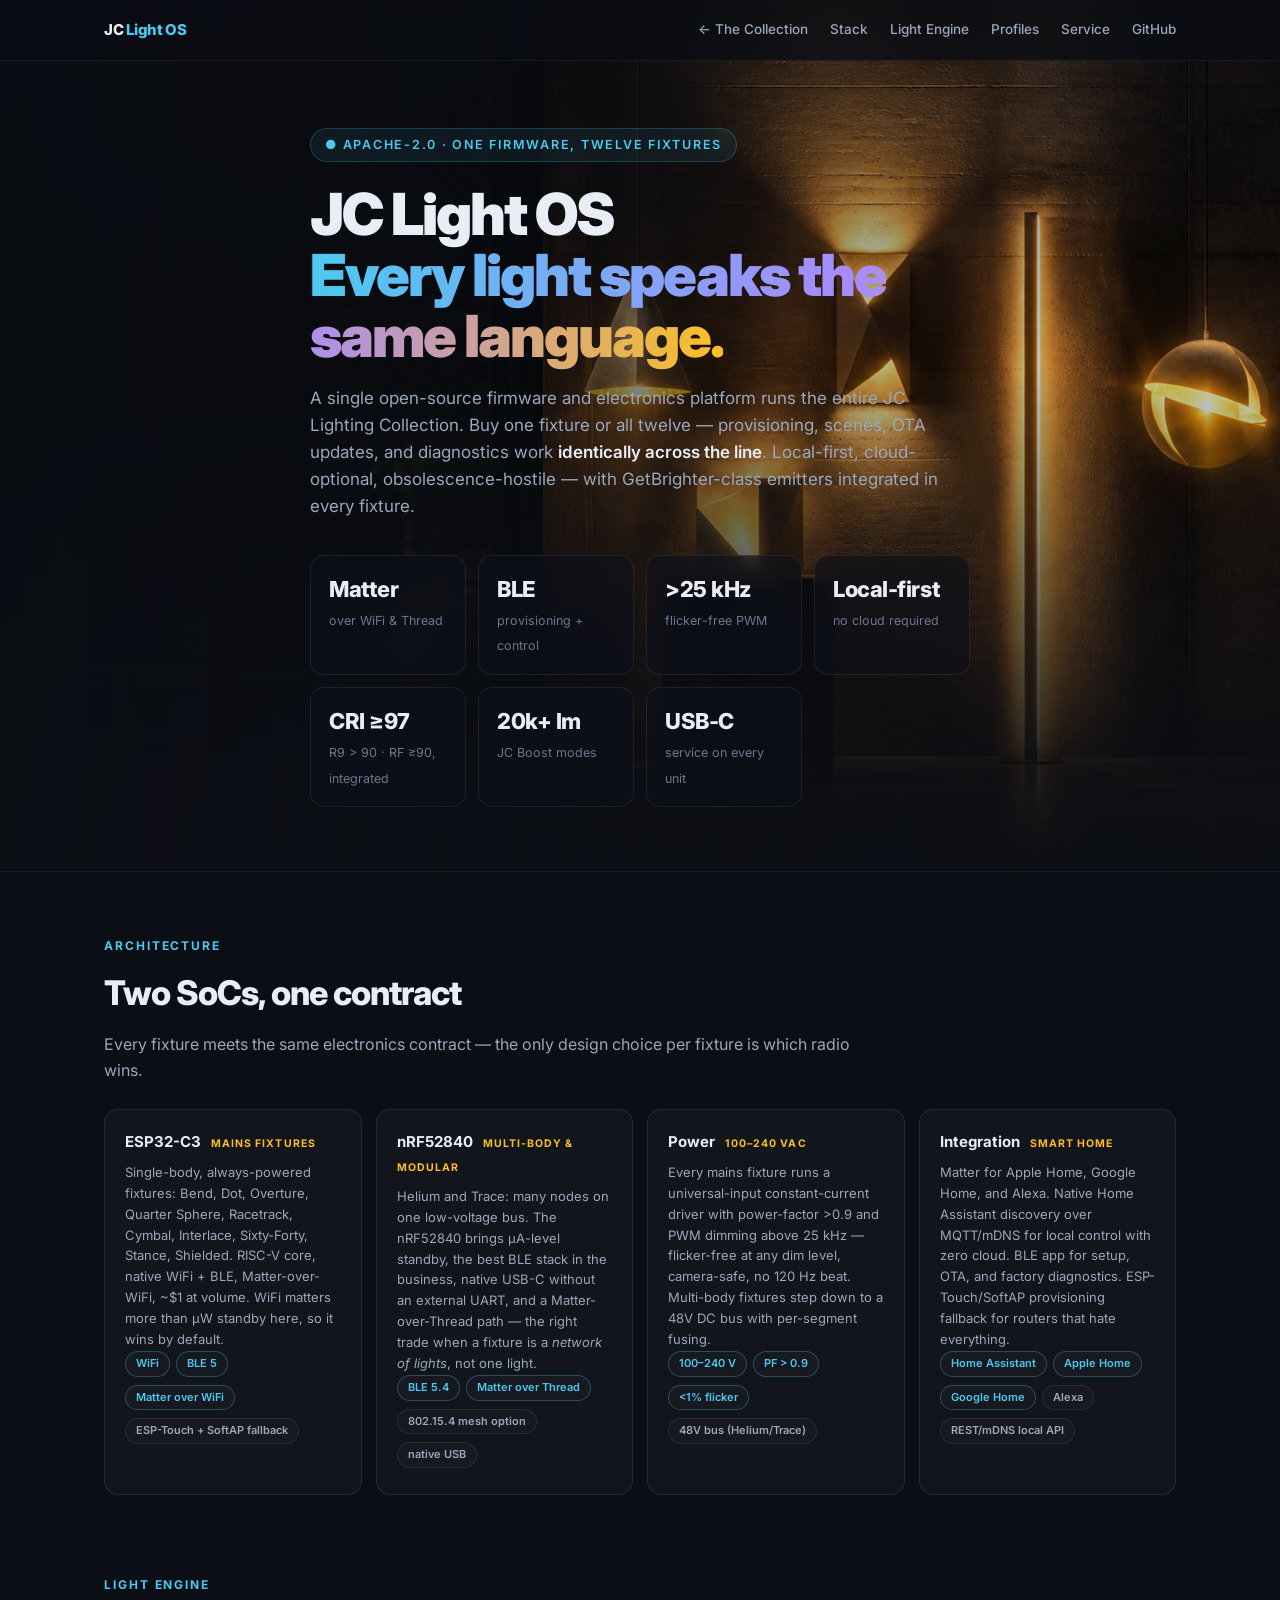
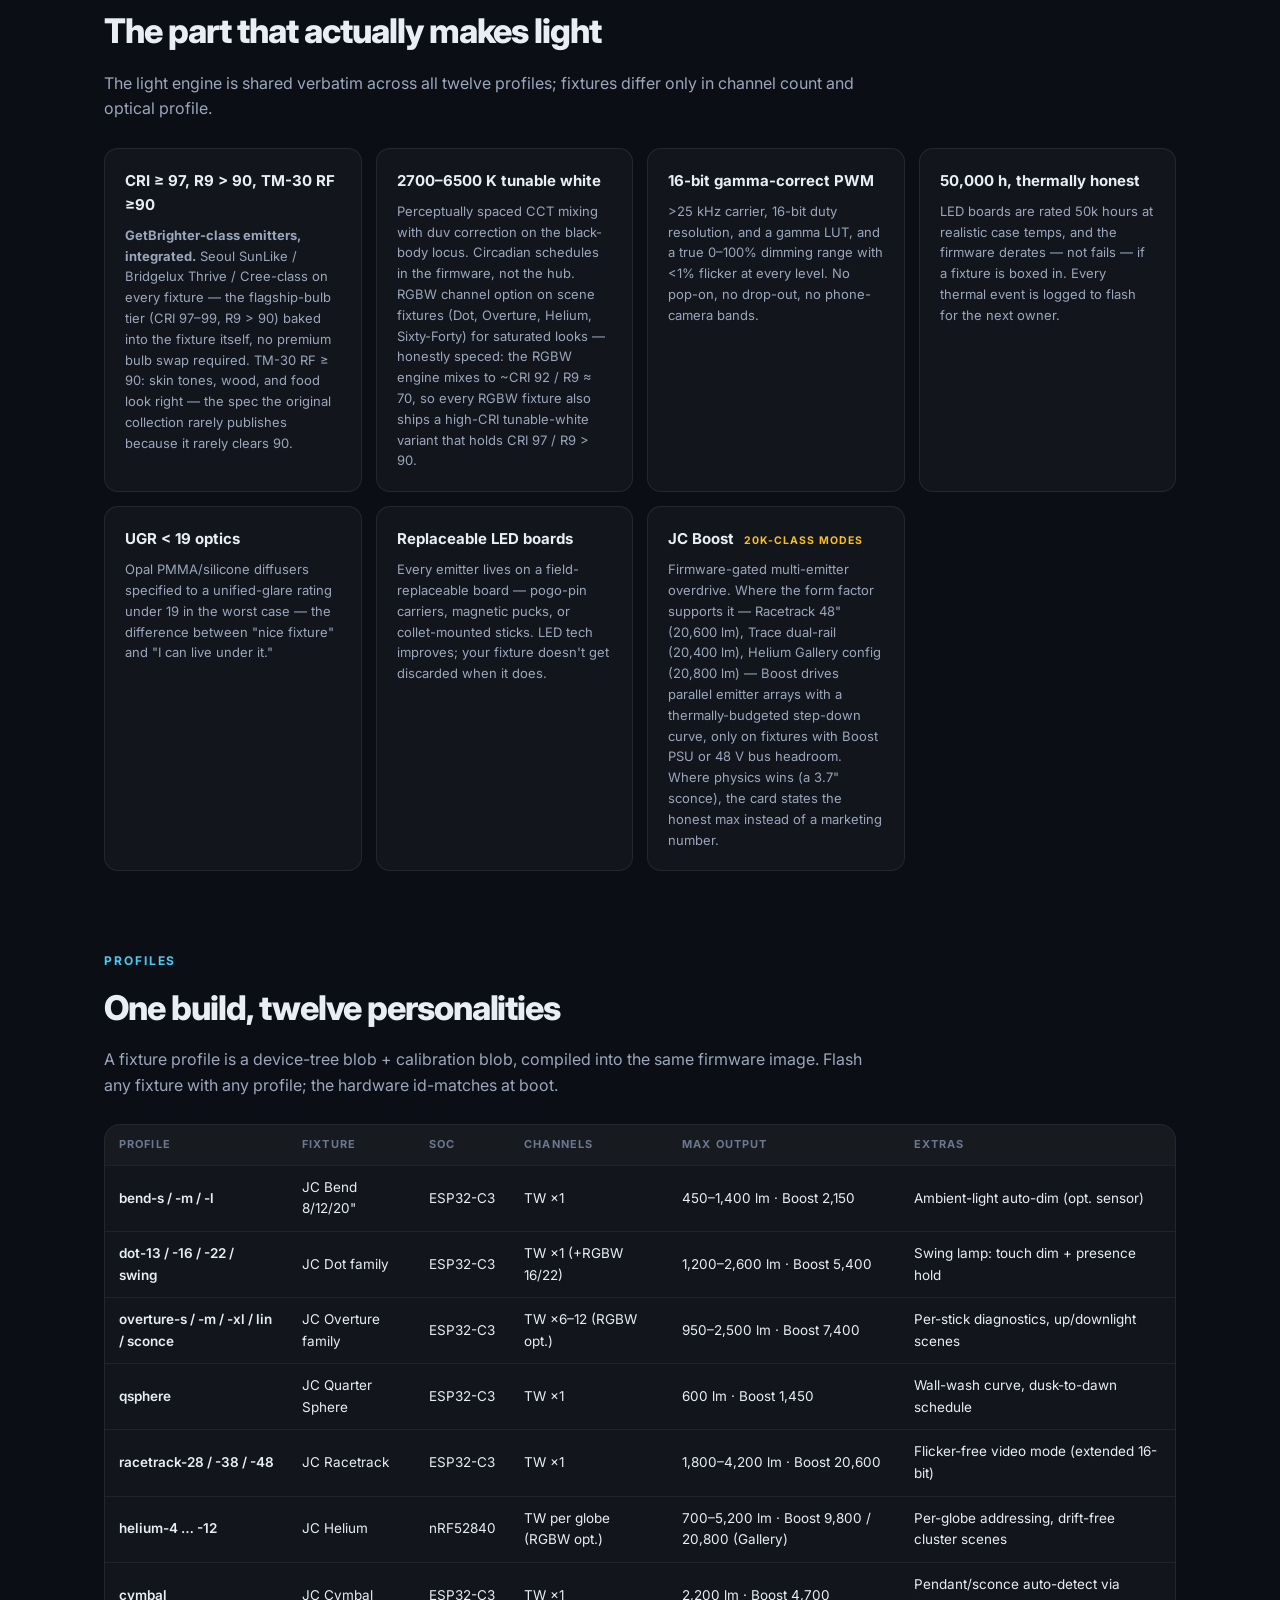
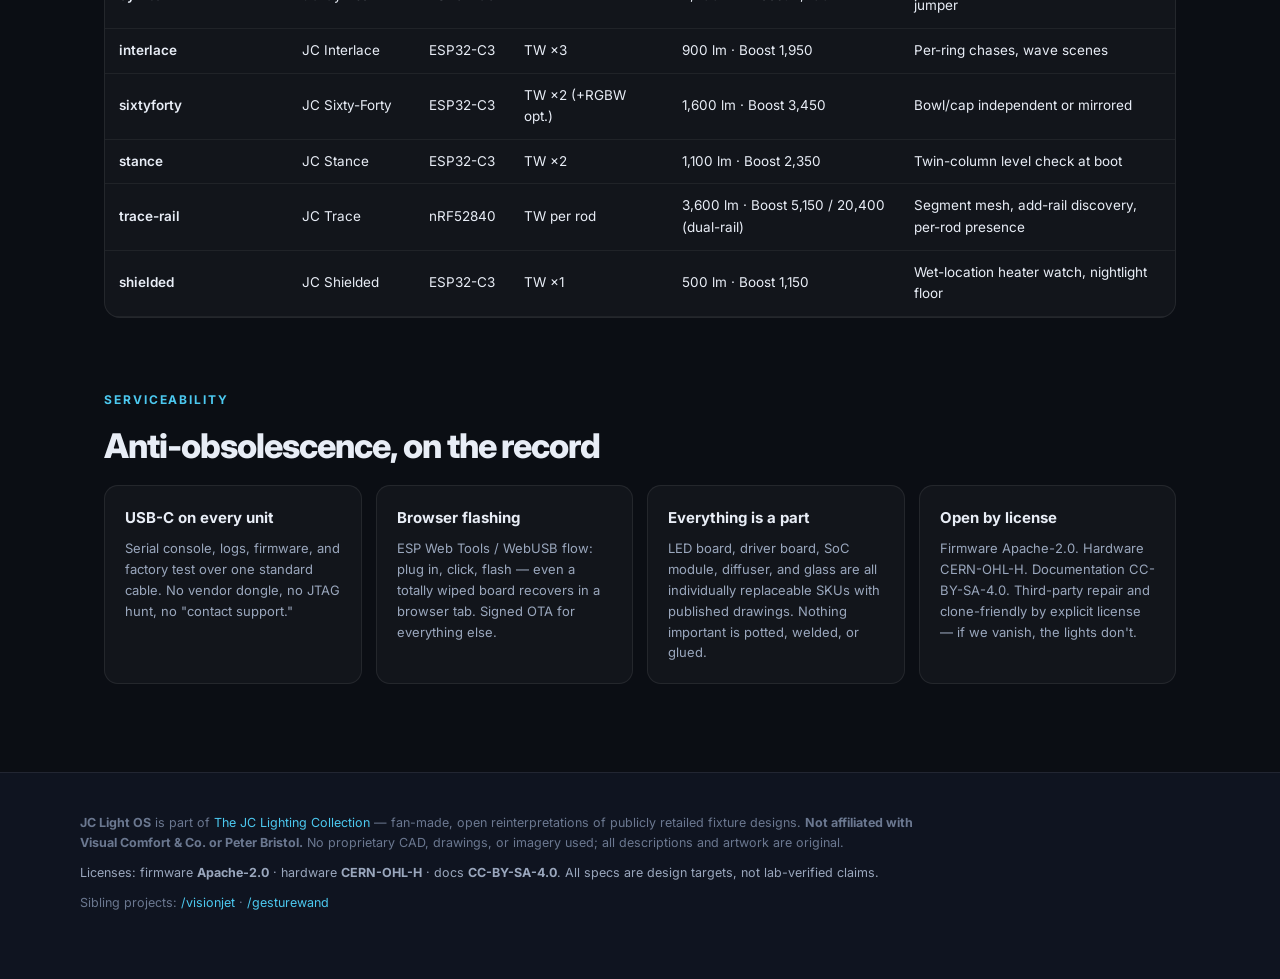
==== commit 4f011870: "Design update: photographic hero, og:image, generated favicon, lit-object glow - Full-bleed hero.png" ====
--- a/lightos.html
+++ b/lightos.html
@@ -5,7 +5,13 @@
 <meta name="viewport" content="width=device-width, initial-scale=1.0">
 <title>JC Light OS — one firmware for the whole JC Lighting Collection</title>
 <meta name="description" content="JC Light OS: the unified open-source lighting platform behind the JC Lighting Collection. Matter, BLE, WiFi, flicker-free dimming, tunable white + RGBW, replaceable LED boards, anti-obsolescence by design.">
-<link rel="icon" href="data:image/svg+xml,%3Csvg xmlns='http://www.w3.org/2000/svg' viewBox='0 0 100 100'%3E%3Ctext y='.9em' font-size='90'%3E%F0%9F%92%A1%3C/text%3E%3C/svg%3E">
+<link rel="icon" type="image/png" href="favicon.png">
+<meta property="og:title" content="JC Light OS — one firmware for the whole JC Lighting Collection">
+<meta property="og:description" content="Matter, BLE, WiFi, flicker-free 0–100% dimming, JC Boost, replaceable LED boards — the open-source lighting platform behind the JC Lighting Collection.">
+<meta property="og:image" content="https://jerbotclaw-max.github.io/jc-lighting/hero.png">
+<meta property="og:url" content="https://jerbotclaw-max.github.io/jc-lighting/lightos.html">
+<meta name="twitter:card" content="summary_large_image">
+<meta name="twitter:image" content="https://jerbotclaw-max.github.io/jc-lighting/hero.png">
 <link rel="preconnect" href="https://fonts.googleapis.com">
 <link rel="preconnect" href="https://fonts.gstatic.com" crossorigin>
 <link href="https://fonts.googleapis.com/css2?family=Inter:wght@400;500;600;700;800;900&display=swap" rel="stylesheet">
@@ -27,7 +33,9 @@
   </div>
 </nav>
 
-<header>
+<header class="hero-photo">
+  <img class="hero-img" src="hero.png" alt="Dark architectural interior with five glowing geometric JC fixtures">
+  <div class="hero-overlay"></div>
   <div class="hero-inner">
     <div class="hero-kicker">● Apache-2.0 · one firmware, twelve fixtures</div>
     <h1>JC Light OS<br><span class="grad">Every light speaks the same language.</span></h1>
--- a/styles.css
+++ b/styles.css
@@ -176,6 +176,28 @@
 }
 .chip.on{color:var(--accent);border-color:rgba(76,201,240,.3)}
 
+/* ---------- Photo hero ---------- */
+header.hero-photo{position:relative;min-height:92vh;display:flex;align-items:flex-end;background:#0a0f18;overflow:hidden}
+.hero-img{position:absolute;inset:0;width:100%;height:100%;object-fit:cover;object-position:center 45%;opacity:.96;filter:brightness(1.05) contrast(1.05) saturate(1.04)}
+.hero-overlay{position:absolute;inset:0;background:
+  linear-gradient(90deg, rgba(11,14,20,.93) 0%, rgba(11,14,20,.68) 34%, rgba(11,14,20,.24) 64%, rgba(11,14,20,.10) 100%),
+  linear-gradient(180deg, rgba(11,14,20,.42) 0%, rgba(11,14,20,.05) 42%, rgba(11,14,20,.84) 86%, var(--bg) 100%)}
+.hero-photo .hero-inner{position:relative;z-index:2}
+.hero-photo h1,.hero-photo .hero-sub{max-width:660px}
+.hero-photo .stat{background:rgba(13,17,26,.62);backdrop-filter:blur(10px);-webkit-backdrop-filter:blur(10px)}
+@media(max-width:900px){
+  .hero-photo{min-height:80vh}
+  .hero-overlay{background:
+    linear-gradient(90deg, rgba(11,14,20,.9) 0%, rgba(11,14,20,.55) 55%, rgba(11,14,20,.3) 100%),
+    linear-gradient(180deg, rgba(11,14,20,.45) 0%, rgba(11,14,20,.1) 38%, rgba(11,14,20,.9) 82%, var(--bg) 100%)}
+  .hero-photo h1,.hero-photo .hero-sub{max-width:none}
+}
+
+/* ---------- Lit-object glow ---------- */
+.fixture-media svg{filter:drop-shadow(0 0 9px rgba(76,201,240,.38)) drop-shadow(0 0 28px rgba(76,201,240,.16))}
+.fixture{transition:border-color .25s ease, box-shadow .25s ease}
+.fixture:hover{border-color:rgba(76,201,240,.32);box-shadow:0 10px 44px rgba(76,201,240,.13), 0 0 0 1px rgba(76,201,240,.10)}
+
 /* ---------- Footer ---------- */
 footer{
   border-top:1px solid var(--card-border);
